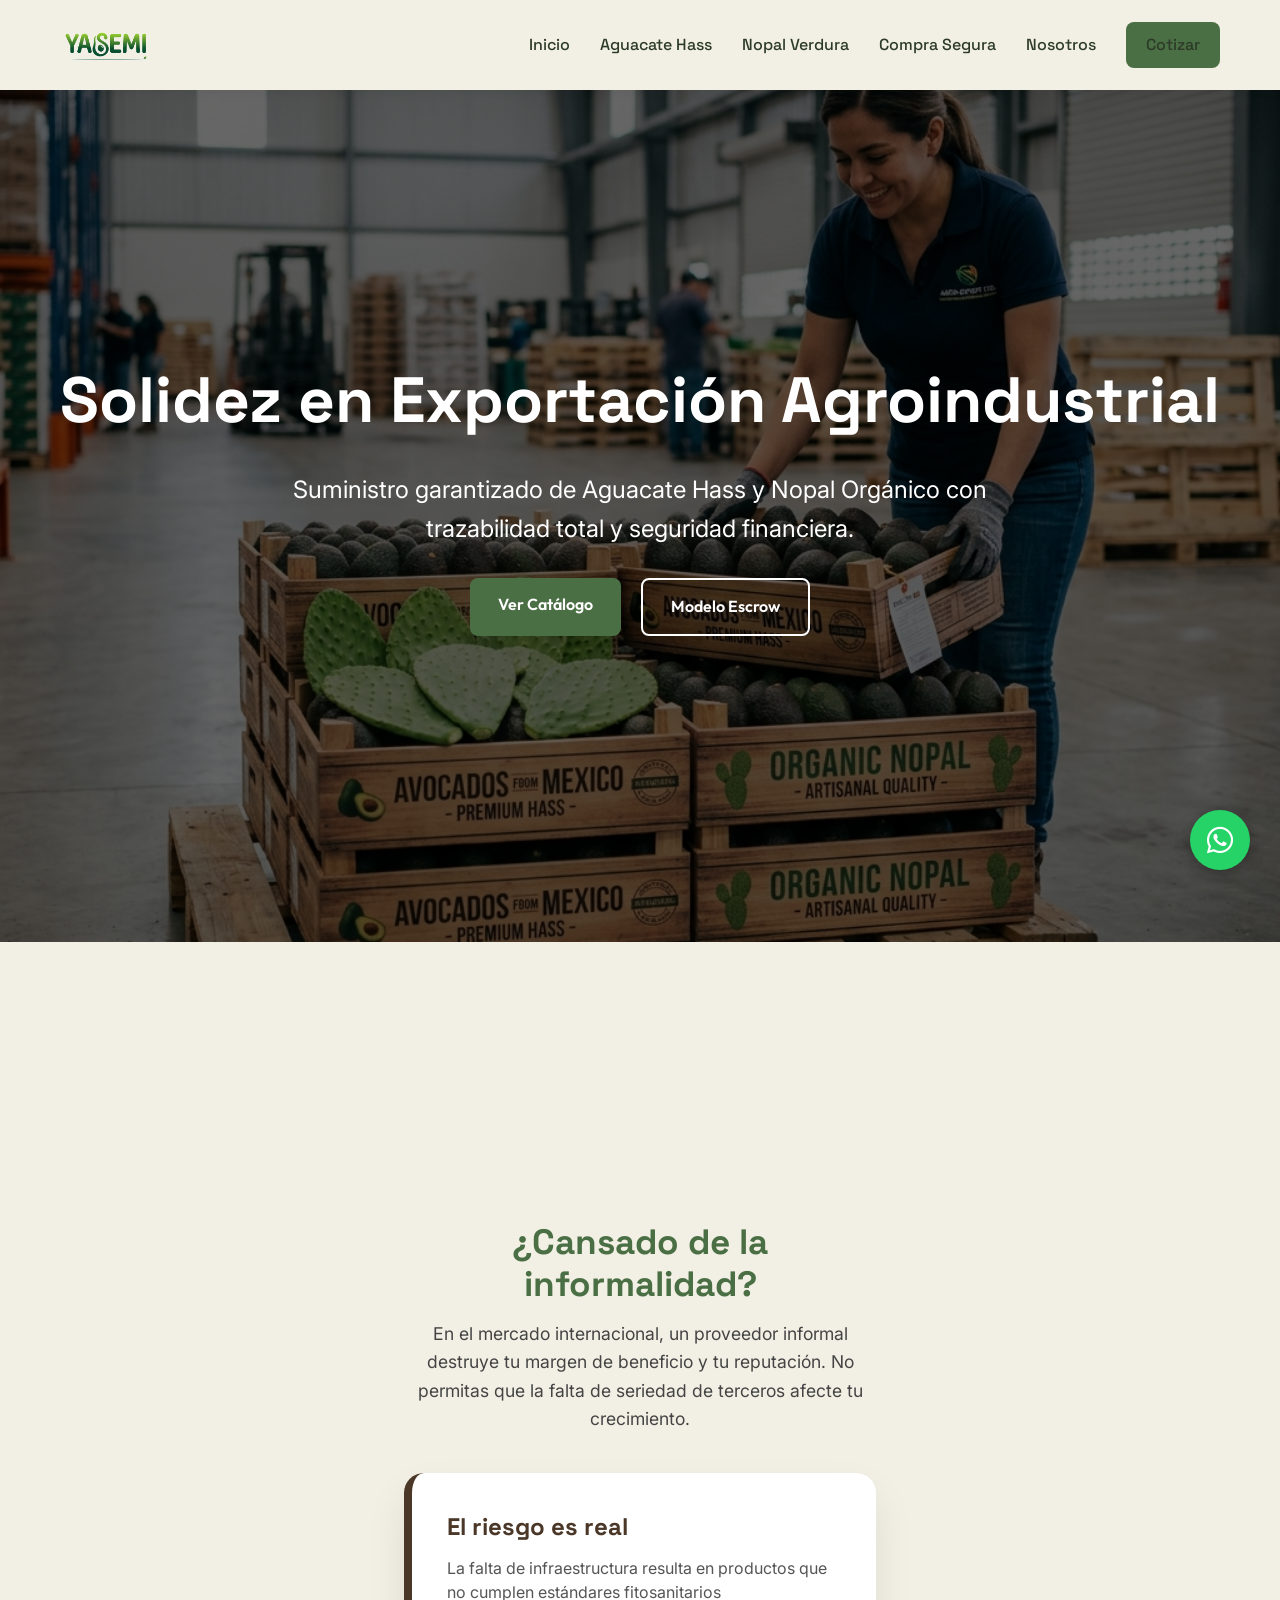
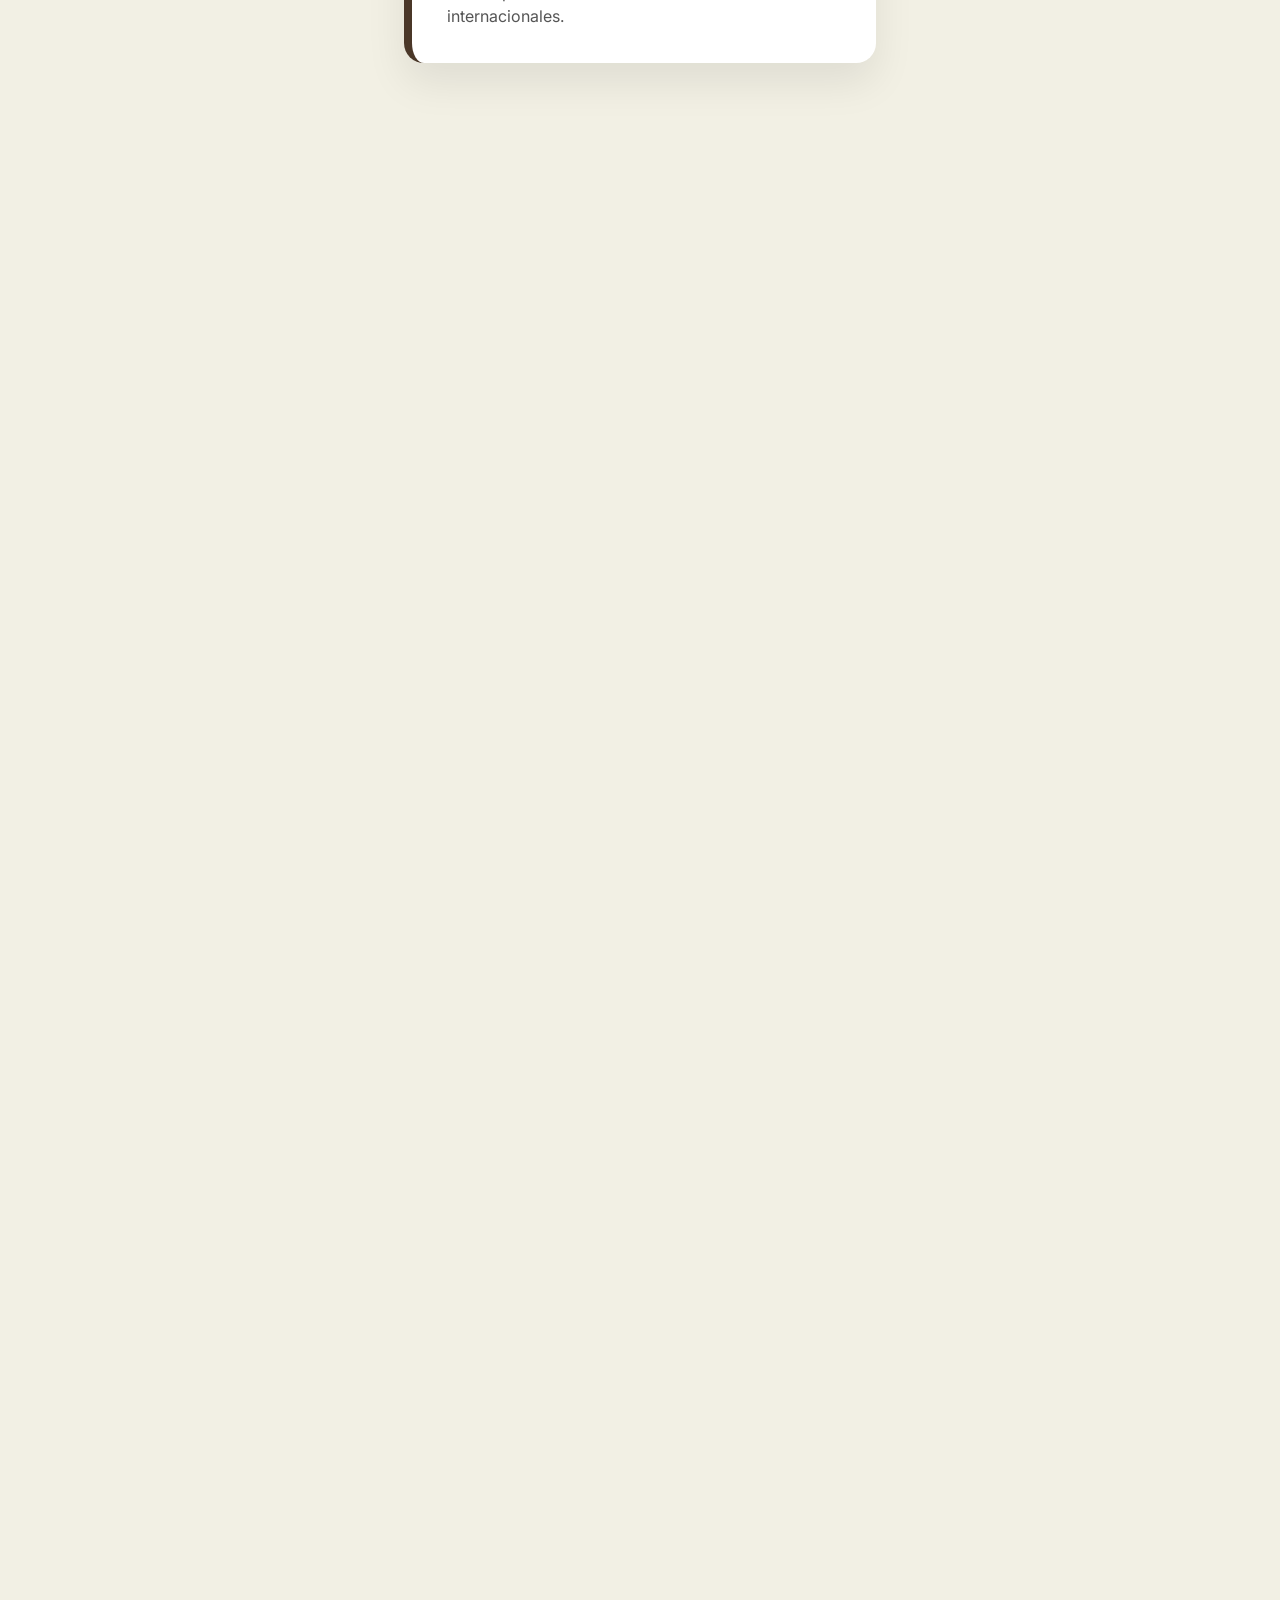
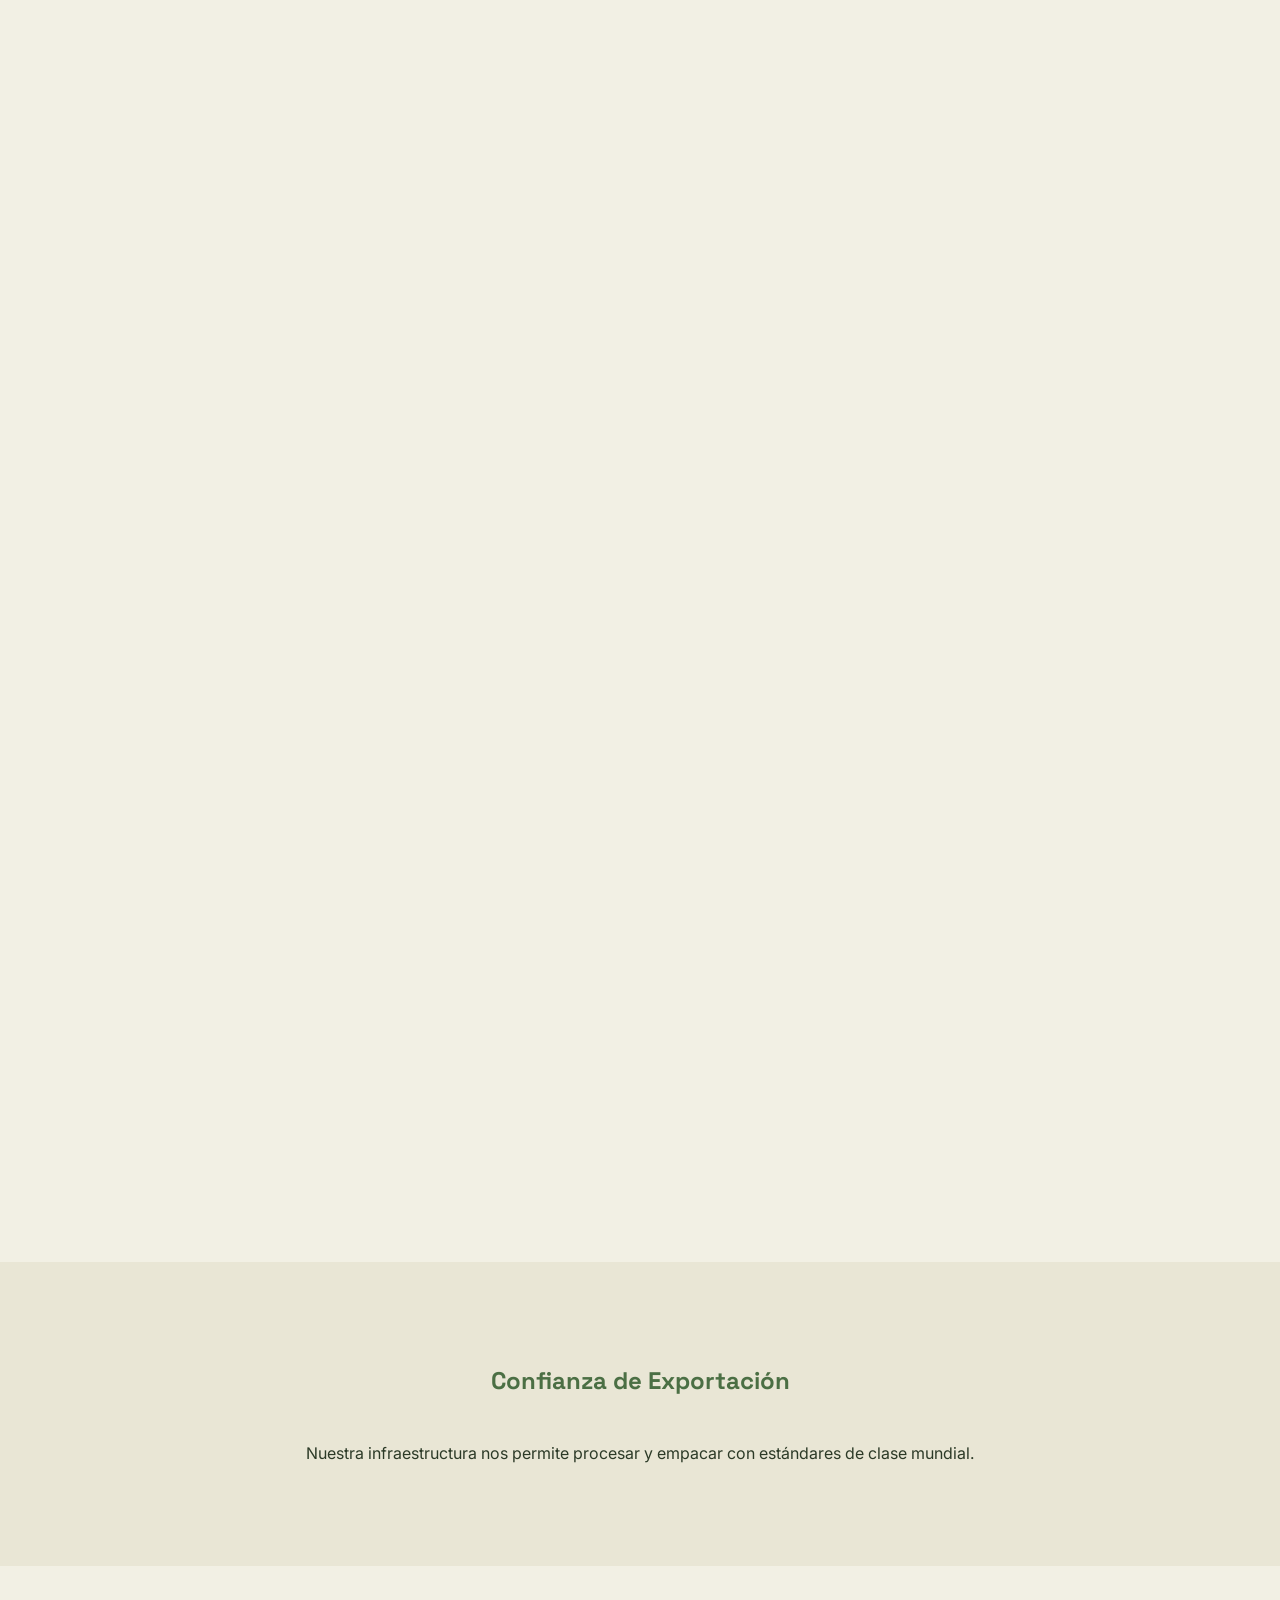
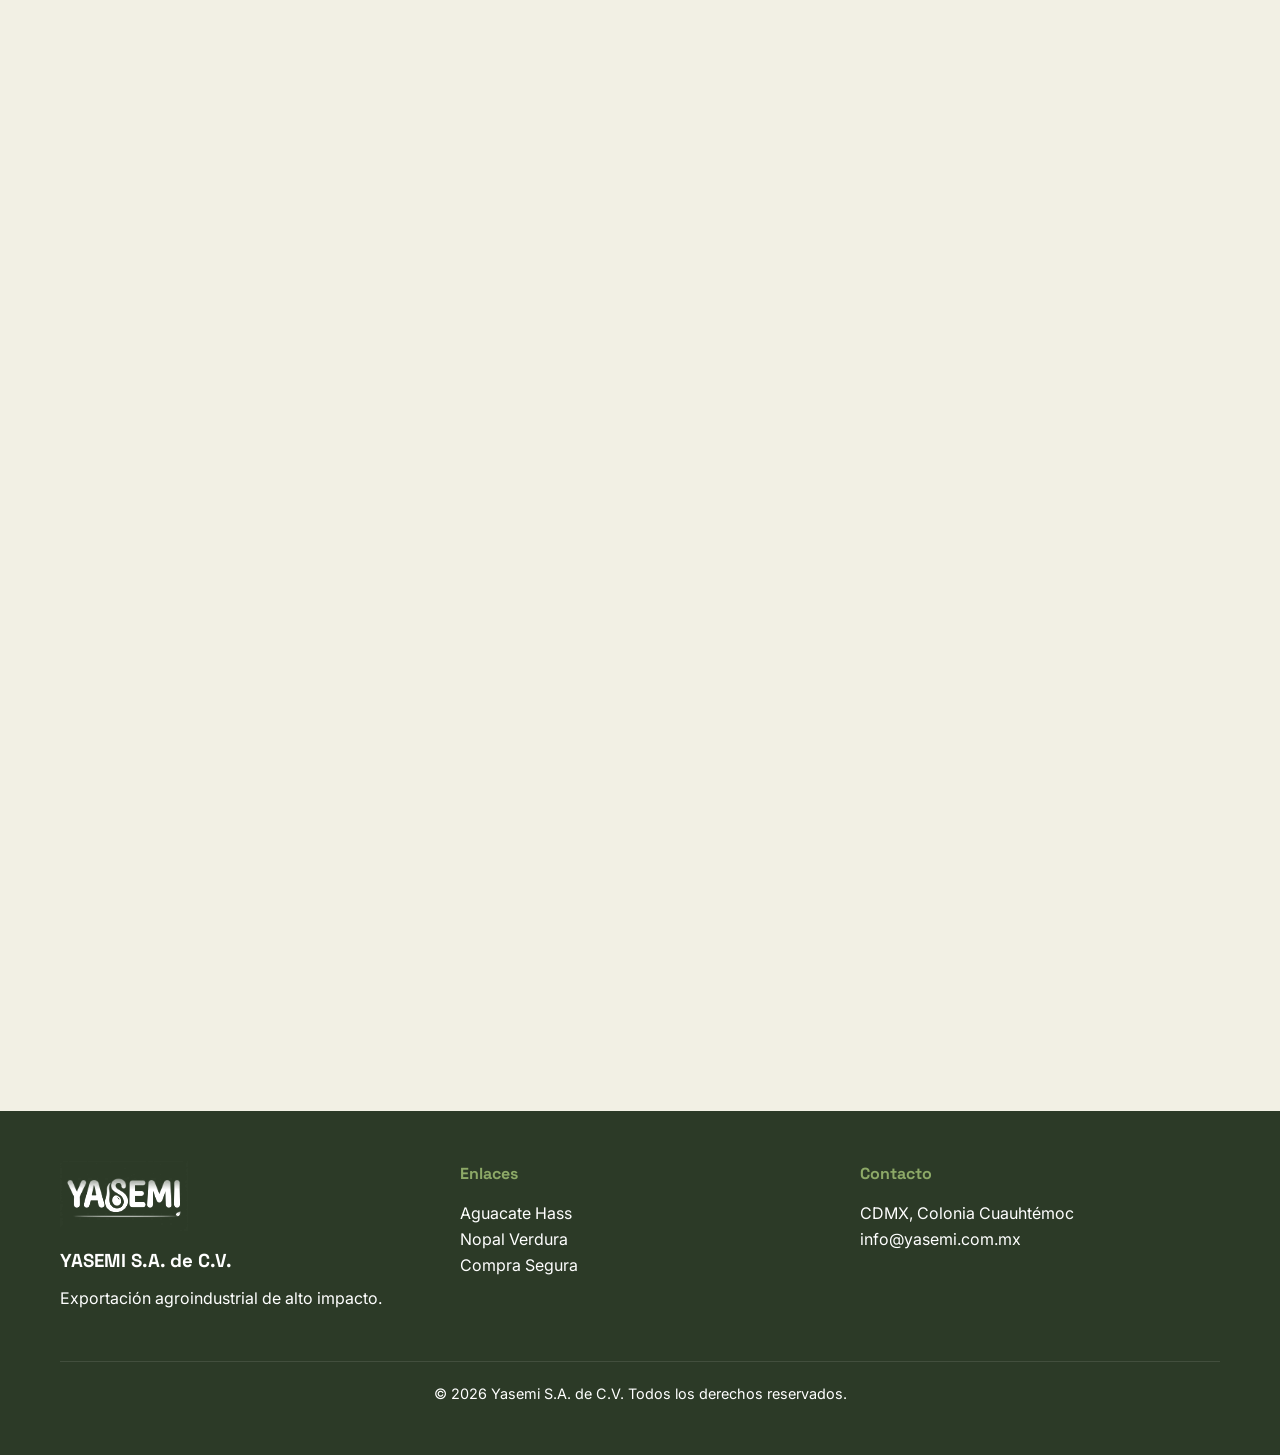
==== index.html @ 723d85fd "Critical Fix: Reverted to solid nav background to fix JPEG logo blending. Fixed invisible mobile men" ====
<!DOCTYPE html>
<html lang="es">
<head>
    <meta charset="UTF-8">
    <meta name="viewport" content="width=device-width, initial-scale=1.0">
    <title>Yasemi S.A. de C.V. | Exportación Premium de Aguacate y Nopal</title>
    <meta name="description" content="Yasemi S.A. de C.V. - Líderes en exportación certificada de Aguacate Hass y Nopal desde Michoacán y Milpa Alta. Suministro garantizado con seguridad Escrow.">
    <link rel="stylesheet" href="style.css">
    <link rel="stylesheet" href="https://cdnjs.cloudflare.com/ajax/libs/font-awesome/6.0.0/css/all.min.css">
</head>
<body>

    <div id="preloader">
        <div class="counter">0%</div>
    </div>

    <div class="scroll-line">
        <div class="scroll-line-fill"></div>
    </div>

    <div class="urgency-widget">

        <i class="fas fa-clock"></i> Capacidad limitada para nuevas cuentas este mes. Suministro sujeto a disponibilidad de cosecha.
    </div>

    <nav id="main-nav">
        <div class="container">
            <a href="index.html" class="logo">
                <img src="iso-logo.jpeg" alt="Yasemi Logo" style="height: 50px;">
            </a>
            
            <button class="menu-toggle">
                <i class="fas fa-bars"></i>
            </button>

            <div class="nav-links">
                <a href="index.html">Inicio</a>
                <a href="aguacate.html">Aguacate Hass</a>
                <a href="nopal.html">Nopal Verdura</a>
                <a href="seguridad.html">Compra Segura</a>
                <a href="nosotros.html">Nosotros</a>
                <a href="nosotros.html#contacto" class="btn btn-primary" style="padding: 10px 20px;">Cotizar</a>
            </div>
        </div>
    </nav>

    <section class="hero" style="background: linear-gradient(rgba(0,0,0,0.6), rgba(0,0,0,0.6)), url('hero-bg.png'); background-size: cover; background-position: center;">
        <div class="container">
            <h1>Solidez en Exportación Agroindustrial</h1>
            <p style="font-size: 1.5rem; margin-bottom: 30px; max-width: 800px; margin-left: auto; margin-right: auto;">
                Suministro garantizado de Aguacate Hass y Nopal Orgánico con trazabilidad total y seguridad financiera.
            </p>
            <div style="display: flex; gap: 20px; justify-content: center;">
                <a href="#solucion" class="btn btn-primary">Ver Catálogo</a>
                <a href="seguridad.html" class="btn btn-outline" style="border-color: white; color: white;">Modelo Escrow</a>
            </div>
        </div>
    </section>

    <!-- NUEVO SISTEMA HORIZONTAL ROBUSTO -->
    <div class="horizontal-scroll-wrapper" id="horizontal-wrapper">
        <div class="horizontal-scroll-sticky">
            <div class="horizontal-scroll-track" id="horizontal-track">
                
                <!-- Módulo 1: Problema -->
                <div class="h-module">
                    <div class="container" style="max-width: 800px; text-align: center;">
                        <div style="margin-bottom: 40px;">
                            <h2 style="color: var(--primary); font-size: 2.2rem; line-height: 1.2; margin-bottom: 15px;">¿Cansado de la informalidad?</h2>
                            <p style="font-size: 1.1rem; color: #444; max-width: 600px; margin: 0 auto;">
                                En el mercado internacional, un proveedor informal destruye tu margen de beneficio y tu reputación. No permitas que la falta de seriedad de terceros afecte tu crecimiento.
                            </p>
                        </div>
                        <div style="background: white; padding: 35px; border-radius: 20px; box-shadow: 0 20px 40px rgba(0,0,0,0.08); border-left: 8px solid var(--accent-brown); text-align: left; max-width: 500px; margin: 0 auto;">
                            <h3 style="color: var(--accent-brown); font-size: 1.5rem; margin-bottom: 10px;">El riesgo es real</h3>
                            <p style="font-size: 1rem; line-height: 1.5; color: #555;">La falta de infraestructura resulta en productos que no cumplen estándares fitosanitarios internacionales.</p>
                        </div>
                    </div>
                </div>

                <!-- Módulo 2: Agitación -->
                <div class="h-module" style="background: var(--primary); color: white;">
                    <div class="container" style="max-width: 900px;">
                        <h2 style="color: white; font-size: 2.2rem; margin-bottom: 40px; text-align: center;">No te la juegues con intermediarios</h2>
                        <div class="responsive-grid">
                            <div style="display: flex; align-items: center; gap: 25px; padding: 25px 30px; background: rgba(255,255,255,0.1); border-radius: 20px; backdrop-filter: blur(10px); border: 1px solid rgba(255,255,255,0.2);">
                                <i class="fas fa-exclamation-triangle" style="font-size: 2rem; color: #ffcc00; flex-shrink: 0; width: 50px; text-align: center;"></i>
                                <div>
                                    <h3 style="color: white; font-size: 1.4rem; margin-bottom: 5px;">Rechazos</h3>
                                    <p style="color: rgba(255,255,255,0.9); margin: 0; font-size: 0.95rem;">Certificaciones mal gestionadas son dinero perdido.</p>
                                </div>
                            </div>
                            <div style="display: flex; align-items: center; gap: 25px; padding: 25px 30px; background: rgba(255,255,255,0.1); border-radius: 20px; backdrop-filter: blur(10px); border: 1px solid rgba(255,255,255,0.2);">
                                <i class="fas fa-clock" style="font-size: 2rem; color: #ffcc00; flex-shrink: 0; width: 50px; text-align: center;"></i>
                                <div>
                                    <h3 style="color: white; font-size: 1.4rem; margin-bottom: 5px;">Retrasos</h3>
                                    <p style="color: rgba(255,255,255,0.9); margin: 0; font-size: 0.95rem;">Cada hora de retraso es un día menos de anaquel.</p>
                                </div>
                            </div>
                            <div style="display: flex; align-items: center; gap: 25px; padding: 25px 30px; background: rgba(255,255,255,0.1); border-radius: 20px; backdrop-filter: blur(10px); border: 1px solid rgba(255,255,255,0.2); grid-column: span 1;">
                                <i class="fas fa-chart-line" style="font-size: 2rem; color: #ffcc00; flex-shrink: 0; width: 50px; text-align: center; transform: rotate(180deg);"></i>
                                <div>
                                    <h3 style="color: white; font-size: 1.4rem; margin-bottom: 5px;">Pérdidas Reales</h3>
                                    <p style="color: rgba(255,255,255,0.9); margin: 0; font-size: 0.95rem;">Los intermediarios sin activos devoran tus ganancias reales en cada paso del proceso logístico.</p>
                                </div>
                            </div>
                        </div>
                    </div>
                </div>

                <!-- Módulo 3: Solución -->
                <div class="h-module">
                    <div class="container" style="max-width: 1000px;">
                        <div style="text-align: center; margin-bottom: 40px;">
                            <h2 style="color: var(--primary); font-size: 2.2rem;">Yasemi: Solución Integral</h2>
                            <p style="margin: 0 auto; font-size: 1.1rem; color: #555;">Controlamos toda la cadena para garantizar frescura absoluta.</p>
                        </div>
                        <div style="display: flex; flex-direction: column; gap: 25px;">
                            <div class="solution-card">
                                <img src="avocado.png" style="width: 250px; object-fit: cover; flex-shrink: 0;">
                                <div style="padding: 25px 40px; display: flex; flex-direction: column; justify-content: center; flex-grow: 1;">
                                    <div style="margin-bottom: 8px;">
                                        <span style="background: var(--bg-cream); padding: 3px 10px; border-radius: 4px; font-size: 0.75rem; font-weight: 700; color: var(--primary); letter-spacing: 1px;">EXPORTACIÓN</span>
                                        <h4 style="font-size: 1.35rem; margin: 4px 0 0 0; color: var(--primary); line-height: 1.1;">Aguacate Hass</h4>
                                    </div>
                                    <p style="font-size: 1rem; color: #555; margin: 0; line-height: 1.4;">Calibres 32-70, empaque personalizado y trazabilidad total desde el huerto.</p>
                                </div>
                            </div>
                            <div class="solution-card">
                                <img src="nopal.png" style="width: 250px; object-fit: cover; flex-shrink: 0;">
                                <div style="padding: 25px 40px; display: flex; flex-direction: column; justify-content: center; flex-grow: 1;">
                                    <div style="margin-bottom: 8px;">
                                        <span style="background: var(--bg-cream); padding: 3px 10px; border-radius: 4px; font-size: 0.75rem; font-weight: 700; color: var(--primary); letter-spacing: 1px;">ORGÁNICO</span>
                                        <h4 style="font-size: 1.35rem; margin: 4px 0 0 0; color: var(--primary); line-height: 1.1;">Nopal Orgánico</h4>
                                    </div>
                                    <p style="font-size: 1rem; color: #555; margin: 0; line-height: 1.4;">Producción sustentable con larga vida post-cosecha y certificaciones vigentes.</p>
                                </div>
                            </div>
                        </div>
                    </div>
                </div>

                <!-- Módulo 4: Promesa -->
                <div class="h-module" style="background: linear-gradient(rgba(75, 111, 68, 0.85), rgba(75, 111, 68, 0.85)), url('hero-bg.png'); background-size: cover; background-position: center; color: white;">
                    <div class="container" style="max-width: 900px;">
                        <h2 style="color: white; font-size: 2.2rem; text-align: center; margin-bottom: 40px;">Nuestra Promesa de Valor</h2>
                        <div style="display: flex; flex-direction: column; gap: 15px;">
                            <div style="display: flex; align-items: center; gap: 30px; padding: 25px 40px; background: rgba(255,255,255,0.1); border-radius: 20px; backdrop-filter: blur(10px); border: 1px solid rgba(255,255,255,0.2);">
                                <i class="fas fa-leaf" style="font-size: 2.5rem; color: #8DA967; flex-shrink: 0; width: 60px; text-align: center;"></i>
                                <h4 class="promesa-title">Sustentabilidad</h4>
                            </div>
                            <div style="display: flex; align-items: center; gap: 30px; padding: 25px 40px; background: rgba(255,255,255,0.1); border-radius: 20px; backdrop-filter: blur(10px); border: 1px solid rgba(255,255,255,0.2);">
                                <i class="fas fa-shield-alt" style="font-size: 2.5rem; color: #8DA967; flex-shrink: 0; width: 60px; text-align: center;"></i>
                                <h4 class="promesa-title">Trazabilidad</h4>
                            </div>
                            <div style="display: flex; align-items: center; gap: 30px; padding: 25px 40px; background: rgba(255,255,255,0.1); border-radius: 20px; backdrop-filter: blur(10px); border: 1px solid rgba(255,255,255,0.2);">
                                <i class="fas fa-handshake" style="font-size: 2.5rem; color: #8DA967; flex-shrink: 0; width: 60px; text-align: center;"></i>
                                <h4 class="promesa-title">Trato Justo</h4>
                            </div>
                        </div>
                    </div>
                </div>

                <!-- Módulo 5: Trigger -->
                <div class="h-module" style="background: linear-gradient(rgba(0,0,0,0.6), rgba(0,0,0,0.6)), url('logistics_bg.png'); background-size: cover; background-position: center; color: white;">
                    <div class="container" style="text-align: center;">
                        <h2 style="color: white; font-size: 2.2rem;">El mercado global no espera</h2>
                        <p style="color: white; margin: 0 auto 40px; font-size: 1.6rem; opacity: 0.9; max-width: 800px;">
                            Tu competencia está cerrando contratos de suministro para la próxima temporada. No te quedes fuera de los anaqueles.
                        </p>
                    </div>
                </div>

                <!-- Módulo 6: Certificaciones -->
                <div class="h-module">
                    <div class="container" style="text-align: center;">
                        <h2 style="color: var(--primary); font-size: 2.2rem; margin-bottom: 60px;">Calidad Avalada Internacionalmente</h2>
                        <div style="display: grid; grid-template-columns: repeat(4, minmax(0, 1fr)); gap: 40px; opacity: 0.8; width: 100%;">
                            <div style="text-align: center;">
                                <i class="fas fa-certificate" style="font-size: 4rem; color: var(--primary); margin-bottom: 20px;"></i>
                                <p style="font-weight: 700; color: var(--primary); font-size: 1.2rem;">GLOBAL G.A.P.</p>
                            </div>
                            <div style="text-align: center;">
                                <i class="fas fa-check-double" style="font-size: 4rem; color: var(--primary); margin-bottom: 20px;"></i>
                                <p style="font-weight: 700; color: var(--primary); font-size: 1.2rem;">PRIMUS GFS</p>
                            </div>
                            <div style="text-align: center;">
                                <i class="fas fa-shield-alt" style="font-size: 4rem; color: var(--primary); margin-bottom: 20px;"></i>
                                <p style="font-weight: 700; color: var(--primary); font-size: 1.2rem;">FDA APPROVED</p>
                            </div>
                            <div style="text-align: center;">
                                <i class="fas fa-leaf" style="font-size: 4rem; color: var(--primary); margin-bottom: 20px;"></i>
                                <p style="font-weight: 700; color: var(--primary); font-size: 1.2rem;">SENASICA</p>
                            </div>
                        </div>
                    </div>
                </div>
            </div>
        </div>
    </div>




    <!-- T: Testimonio/Prueba Social -->
    <section style="background: #e9e6d5; padding: 100px 0;">

        <div class="container" style="text-align: center;">
            <h2 style="margin-bottom: 40px;">Confianza de Exportación</h2>
            <p>Nuestra infraestructura nos permite procesar y empacar con estándares de clase mundial.</p>
        </div>
    </section>

    <!-- O: Oferta -->
    <section id="oferta" class="reveal" style="background: var(--bg-cream);">

        <div class="container">
            <div style="background: var(--accent-brown); color: white; padding: 60px; border-radius: 30px; text-align: center;">
                <h2 style="color: white; font-size: 2.5rem; margin-bottom: 20px;">Capacidad de Suministro Global</h2>
                <p style="font-size: 1.2rem; margin-bottom: 40px;">Hasta 15,000 toneladas mensuales con empaque de marca privada y logística integrada.</p>
                <div style="display: flex; justify-content: center; gap: 20px;">
                    <div style="border: 1px solid rgba(255,255,255,0.3); padding: 20px; border-radius: 10px;">
                    <div style="border: 1px solid rgba(255,255,255,0.3); padding: 15px; border-radius: 10px;">
                        <span style="font-size: 1.8rem; font-weight: 800; display: block;">15k</span>
                        Toneladas / Mes
                    </div>
                    <div style="border: 1px solid rgba(255,255,255,0.3); padding: 15px; border-radius: 10px;">
                        <span style="font-size: 1.8rem; font-weight: 800; display: block;">20+</span>
                        Días de Anaquel
                    </div>
                </div>
            </div>
        </div>
    </section>

    <!-- R: Respuesta -->
    <section id="contacto" class="reveal" style="background: white;">

        <div class="container" style="text-align: center;">
            <h2 style="font-size: 2.5rem; margin-bottom: 20px;">Inicie su Operación de Importación</h2>
            <p style="margin-bottom: 40px;">Nuestro equipo técnico le contactará en menos de 24 horas.</p>
            <a href="nosotros.html#contacto" class="btn btn-primary" style="font-size: 1.2rem; padding: 20px 40px;">Solicitar Cotización de Exportación</a>
        </div>
    </section>

    <footer style="background: var(--text-dark); color: white; padding: 50px 0;">
        <div class="container">
            <div style="display: grid; grid-template-columns: repeat(auto-fit, minmax(200px, 1fr)); gap: 40px;">
                <div>
                    <img src="iso-logo.jpeg" alt="Yasemi Logo">
                    <h3 style="color: white; margin-bottom: 10px;">YASEMI S.A. de C.V.</h3>
                    <p>Exportación agroindustrial de alto impacto.</p>
                </div>
                <div>
                    <h4 style="color: var(--secondary); margin-bottom: 15px;">Enlaces</h4>
                    <ul style="list-style: none;">
                        <li><a href="aguacate.html" style="color: white; text-decoration: none;">Aguacate Hass</a></li>
                        <li><a href="nopal.html" style="color: white; text-decoration: none;">Nopal Verdura</a></li>
                        <li><a href="seguridad.html" style="color: white; text-decoration: none;">Compra Segura</a></li>
                    </ul>
                </div>
                <div>
                    <h4 style="color: var(--secondary); margin-bottom: 15px;">Contacto</h4>
                    <p>CDMX, Colonia Cuauhtémoc</p>
                    <p>info@yasemi.com.mx</p>
                </div>
            </div>
            <div style="border-top: 1px solid rgba(255,255,255,0.1); margin-top: 50px; padding-top: 20px; text-align: center; font-size: 0.9rem;">
                &copy; 2026 Yasemi S.A. de C.V. Todos los derechos reservados.
            </div>
        </div>
    </footer>

    <a href="https://wa.me/yournumber" class="whatsapp-btn" target="_blank">
        <i class="fab fa-whatsapp"></i>
    </a>

    <script src="main.js"></script>
</body>

</html>
---- style.css ----
@import url('https://fonts.googleapis.com/css2?family=Inter:wght@300;400;600;700&family=Outfit:wght@400;600;700&family=Space+Grotesk:wght@300;400;600;700&display=swap');

* {
    margin: 0;
    padding: 0;
    box-sizing: border-box;
}


:root {
    --primary: #4B6F44; /* Verde Aguacate */
    --secondary: #8DA967; /* Verde Nopal */
    --bg-cream: #F2F0E4;
    --text-dark: #2C3A27;
    --text-light: #F2F0E4;
    --accent-brown: #4A3728;
    --white: #FFFFFF;
    --transition: all 0.3s cubic-bezier(0.4, 0, 0.2, 1);
    --shadow: 0 10px 30px rgba(0,0,0,0.08);
    --glass: rgba(255, 255, 255, 0.1);
}

* {
    margin: 0;
    padding: 0;
    box-sizing: border-box;
}

body {
    font-family: 'Inter', sans-serif;
    background-color: var(--bg-cream);
    color: var(--text-dark);
    line-height: 1.6;
    overflow-x: hidden;
}

h1, h2, h3, h4 {
    font-family: 'Space Grotesk', sans-serif; /* High-end geometric font */
    color: var(--primary);
    font-weight: 700;
}


/* Reusable Components */
.container {
    max-width: 1200px;
    margin: 0 auto;
    padding: 0 20px;
}

.btn {
    display: inline-block;
    padding: 14px 28px;
    border-radius: 8px;
    text-decoration: none;
    font-weight: 600;
    transition: var(--transition);
    cursor: pointer;
    border: none;
    font-family: 'Outfit', sans-serif;
}

.btn-primary {
    background-color: var(--primary);
    color: var(--white);
}

.btn-primary:hover {
    background-color: var(--accent-brown);
    transform: translateY(-2px);
    box-shadow: 0 5px 15px rgba(0,0,0,0.2);
}

.btn-outline {
    border: 2px solid var(--primary);
    color: var(--primary);
}

.btn-outline:hover {
    background-color: var(--primary);
    color: var(--white);
}

/* Navigation */
nav {
    position: fixed;
    top: 0;
    width: 100%;
    padding: 20px 0;
    z-index: 2000;
    transition: var(--transition);
    background: #F2F0E4; /* Solid background for better blend mode support */
    box-shadow: 0 2px 10px rgba(0,0,0,0.05);
}

nav.scrolled {
    padding: 10px 0;
    box-shadow: var(--shadow);
}

nav .container {
    display: flex;
    justify-content: space-between;
    align-items: center;
}

.logo {
    display: flex;
    align-items: center;
    mix-blend-mode: darken; /* Oculta el fondo blanco del JPEG sobre el fondo crema */
    transition: var(--transition);
}

.logo img {
    height: 50px;
    transition: var(--transition);
}

.nav-links {
    display: flex;
    gap: 30px;
    align-items: center;
}

.nav-links a {
    text-decoration: none;
    color: var(--text-dark);
    font-weight: 500;
    transition: var(--transition);
    font-family: 'Space Grotesk', sans-serif;
}

.nav-links a:hover {
    color: var(--primary);
}

/* Menu Toggle Button */
.menu-toggle {
    display: none;
    background: none;
    border: none;
    color: var(--text-dark);
    font-size: 1.5rem;
    cursor: pointer;
    z-index: 1001;
    transition: var(--transition);
}

@media (max-width: 768px) {
    .menu-toggle {
        display: block;
        z-index: 10001; /* Asegurar que el botón esté arriba del panel */
    }

    .nav-links {
        position: fixed;
        top: 0;
        right: -100%;
        width: 80%;
        height: 100vh;
        background: white;
        flex-direction: column;
        justify-content: center; /* Volver a centrar para mejor equilibrio visual */
        gap: 25px; /* Gap más compacto */
        transition: var(--transition);
        box-shadow: -10px 0 30px rgba(0,0,0,0.1);
        z-index: 10000; /* Encima de todo */
        display: flex !important; /* Asegurar visibilidad cuando se activa */
    }

    .nav-links.active {
        right: 0;
    }
}


/* Floating WhatsApp */
.whatsapp-btn {
    position: fixed;
    bottom: 30px;
    right: 30px;
    width: 60px;
    height: 60px;
    background-color: #25D366;
    border-radius: 50%;
    display: flex;
    justify-content: center;
    align-items: center;
    color: white;
    font-size: 30px;
    box-shadow: 0 4px 15px rgba(0,0,0,0.3);
    z-index: 1000;
    transition: var(--transition);
    text-decoration: none;
}

.whatsapp-btn:hover {
    transform: scale(1.1);
}

/* Sections */
section {
    padding: 100px 0;
}

.hero {
    height: 100vh;
    display: flex;
    align-items: center;
    background: linear-gradient(rgba(0,0,0,0.4), rgba(0,0,0,0.4)), url('hero-bg.jpg');
    background-size: cover;
    background-position: center;
    color: var(--white);
    text-align: center;
}

.hero h1 {
    color: var(--white);
    font-size: 4rem;
    margin-bottom: 20px;
}

footer img {
    height: 70px;
    margin-bottom: 15px;
    filter: invert(1) grayscale(1) brightness(2); /* White background -> Black; Logo -> White */
    mix-blend-mode: screen; /* Black background -> Transparent */
    display: block;
}



/* Reveal Animations */
.reveal {
    opacity: 0;
    transform: translateY(40px);
    transition: all 0.8s cubic-bezier(0.25, 0.46, 0.45, 0.94);
    visibility: hidden;
}

@media (max-width: 768px) {
    .reveal {
        transform: translateY(20px); /* Subtle movement on mobile */
    }
}


.reveal.active {
    opacity: 1;
    transform: translateY(0);
    visibility: visible;
}

/* Preloader */
#preloader {
    position: fixed;
    top: 0;
    left: 0;
    width: 100%;
    height: 100%;
    background: var(--primary);
    display: flex;
    flex-direction: column;
    justify-content: center;
    align-items: center;
    z-index: 9999;
    color: var(--white);
    transition: transform 0.8s cubic-bezier(0.86, 0, 0.07, 1);
}

#preloader .counter {
    font-family: 'Space Grotesk', sans-serif;
    font-size: 6rem;
    font-weight: 800;
}

#preloader.loaded {
    transform: translateY(-100%);
}

/* Progress Line - Fixed Top */
.scroll-line {
    position: fixed;
    top: 0;
    left: 0;
    width: 100%;
    height: 4px;
    background: rgba(75, 111, 68, 0.1);
    z-index: 2000;
}

.scroll-line-fill {
    height: 100%;
    width: 0%;
    background: var(--secondary);
    transition: width 0.1s linear;
}

/* Horizontal Scroll System (Desktop Only) - ROBUST DYNAMIC VERSION */
@media (min-width: 1024px) {
    /* El alto de este wrapper será seteado dinámicamente por JS */
    .horizontal-scroll-wrapper {
        position: relative;
        width: 100%;
    }

    .horizontal-scroll-sticky {
        position: sticky;
        top: 0;
        height: 100vh;
        width: 100vw;
        overflow: hidden;
        background: var(--bg-cream);
    }

    .horizontal-scroll-track {
        display: flex;
        height: 100%;
        width: max-content; /* Se adapta automáticamente al número de hijos */
        will-change: transform;
    }

    .h-module {
        width: 100vw;
        height: 100vh;
        flex-shrink: 0;
        display: flex;
        flex-direction: column;
        justify-content: center;
        /* Padding superior para que no choque con el header */
        padding: 100px 5% 0 5%;
    }
}

/* Responsive Helpers for Modules */
.responsive-grid {
    display: grid;
    grid-template-columns: 1fr 1fr;
    gap: 20px;
}

.solution-card {
    background: white;
    border-radius: 25px;
    overflow: hidden;
    box-shadow: var(--shadow);
    display: flex;
    align-items: stretch;
    height: 180px;
    border: 1px solid #eee;
}

.promesa-title {
    font-size: 1.8rem;
    color: white;
    margin: 0;
}

@media (max-width: 1023px) {
    .responsive-grid {
        grid-template-columns: 1fr !important;
    }
    
    .solution-card {
        flex-direction: column !important;
        height: auto !important;
    }
    
    .solution-card img {
        width: 100% !important;
        height: 200px !important;
    }

    .promesa-title {
        font-size: 1.5rem !important; /* Aproximadamente 10-15% menos */
    }
}

/* Fallback for Mobile (Vertical) */
@media (max-width: 1023px) {
    .horizontal-scroll-wrapper {
        height: auto !important;
    }
    .horizontal-scroll-sticky {
        position: relative !important;
        height: auto !important;
        overflow: visible !important;
        display: block !important;
    }
    .horizontal-scroll-track {
        flex-direction: column !important;
        width: 100% !important;
        transform: none !important;
    }
    .h-module {
        width: 100% !important;
        height: auto !important;
        padding: 120px 20px 60px 20px !important;
    }
}

/* Contrast Fix for Dark Sections */
section[style*="background: var(--primary)"] h2,
section[style*="background: var(--primary)"] h3,
section[style*="background: var(--text-dark)"] h2,
section[style*="background: var(--text-dark)"] h3,
section[style*="background: var(--accent-brown)"] h1,
section[style*="background: var(--accent-brown)"] h2,
section[style*="background: var(--accent-brown)"] h3 {
    color: var(--white) !important;
}






/* Urgency Widget */
.urgency-widget {
    background: var(--accent-brown);
    color: var(--white);
    padding: 10px;
    text-align: center;
    font-weight: 600;
    font-size: 14px;
}

/* Responsive */
@media (max-width: 768px) {
    .nav-links {
        display: none;
    }
    .hero h1 {
        font-size: 2.5rem;
    }
}
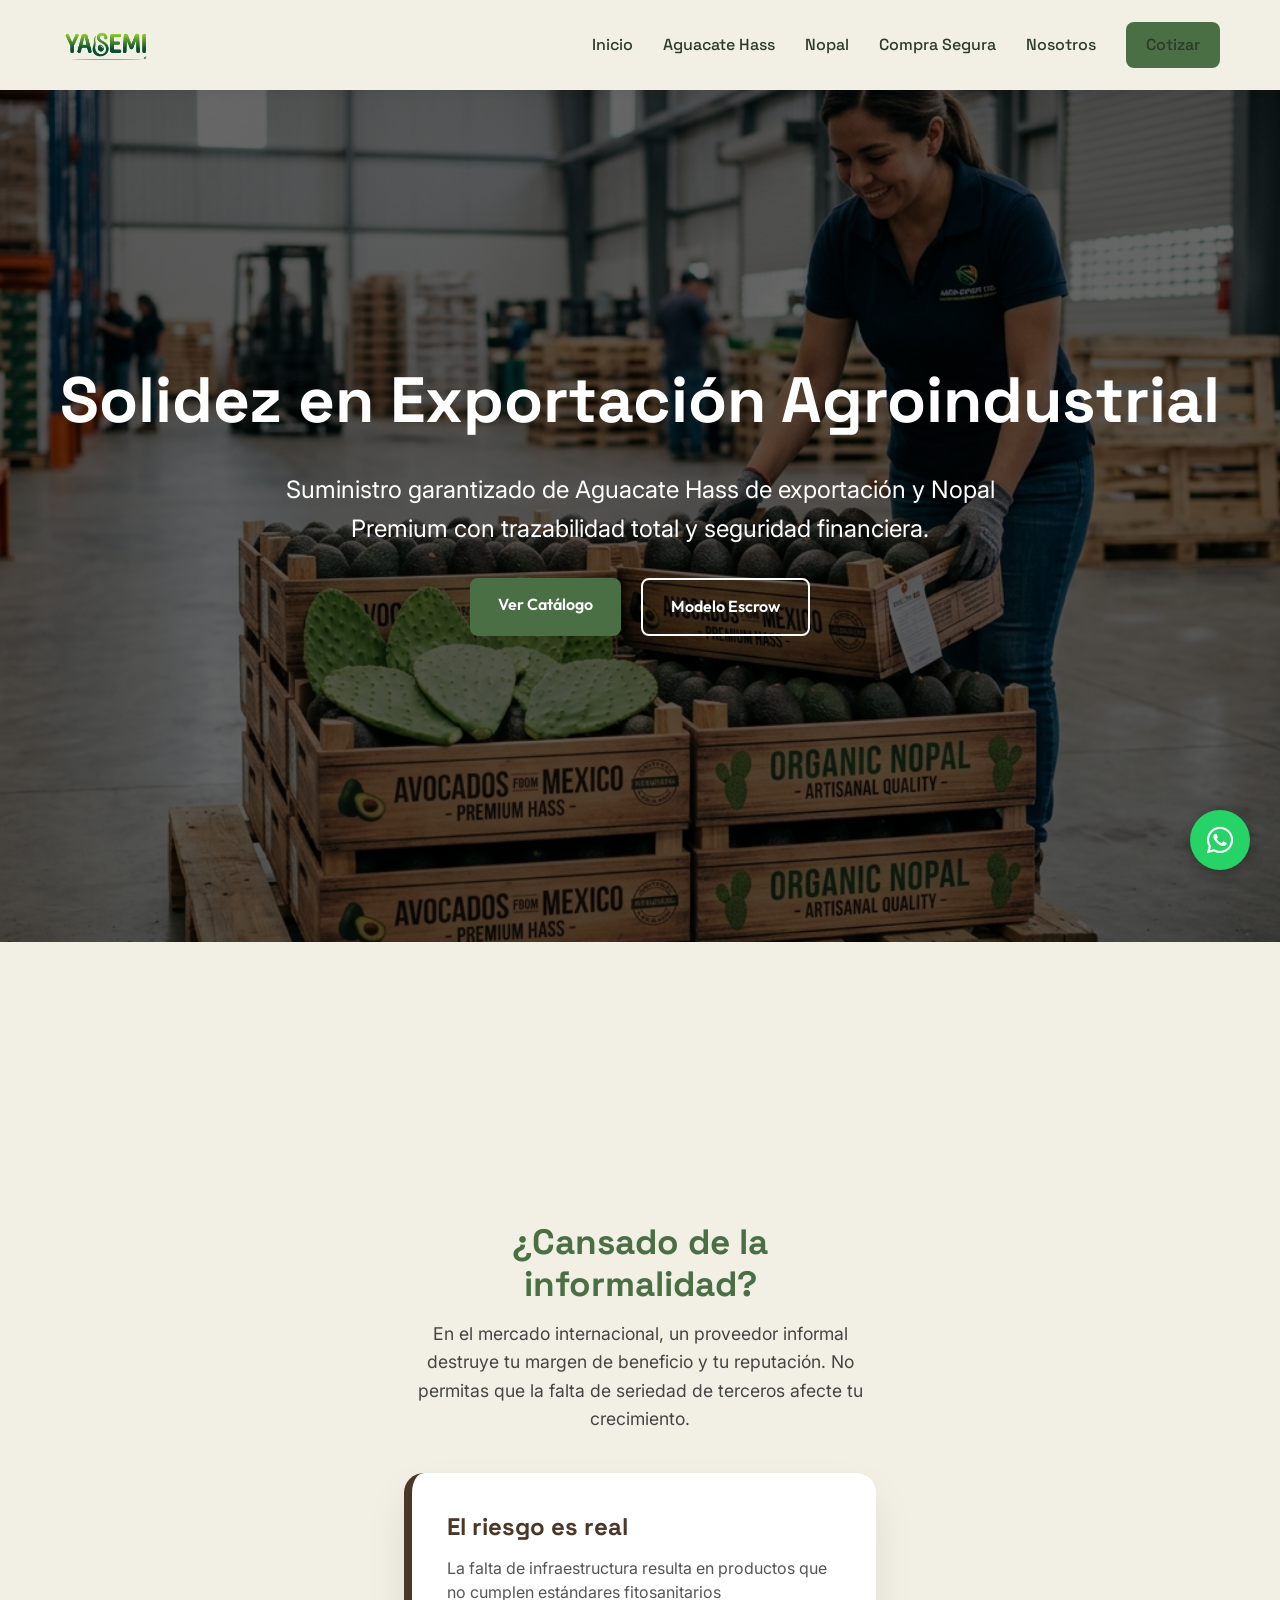
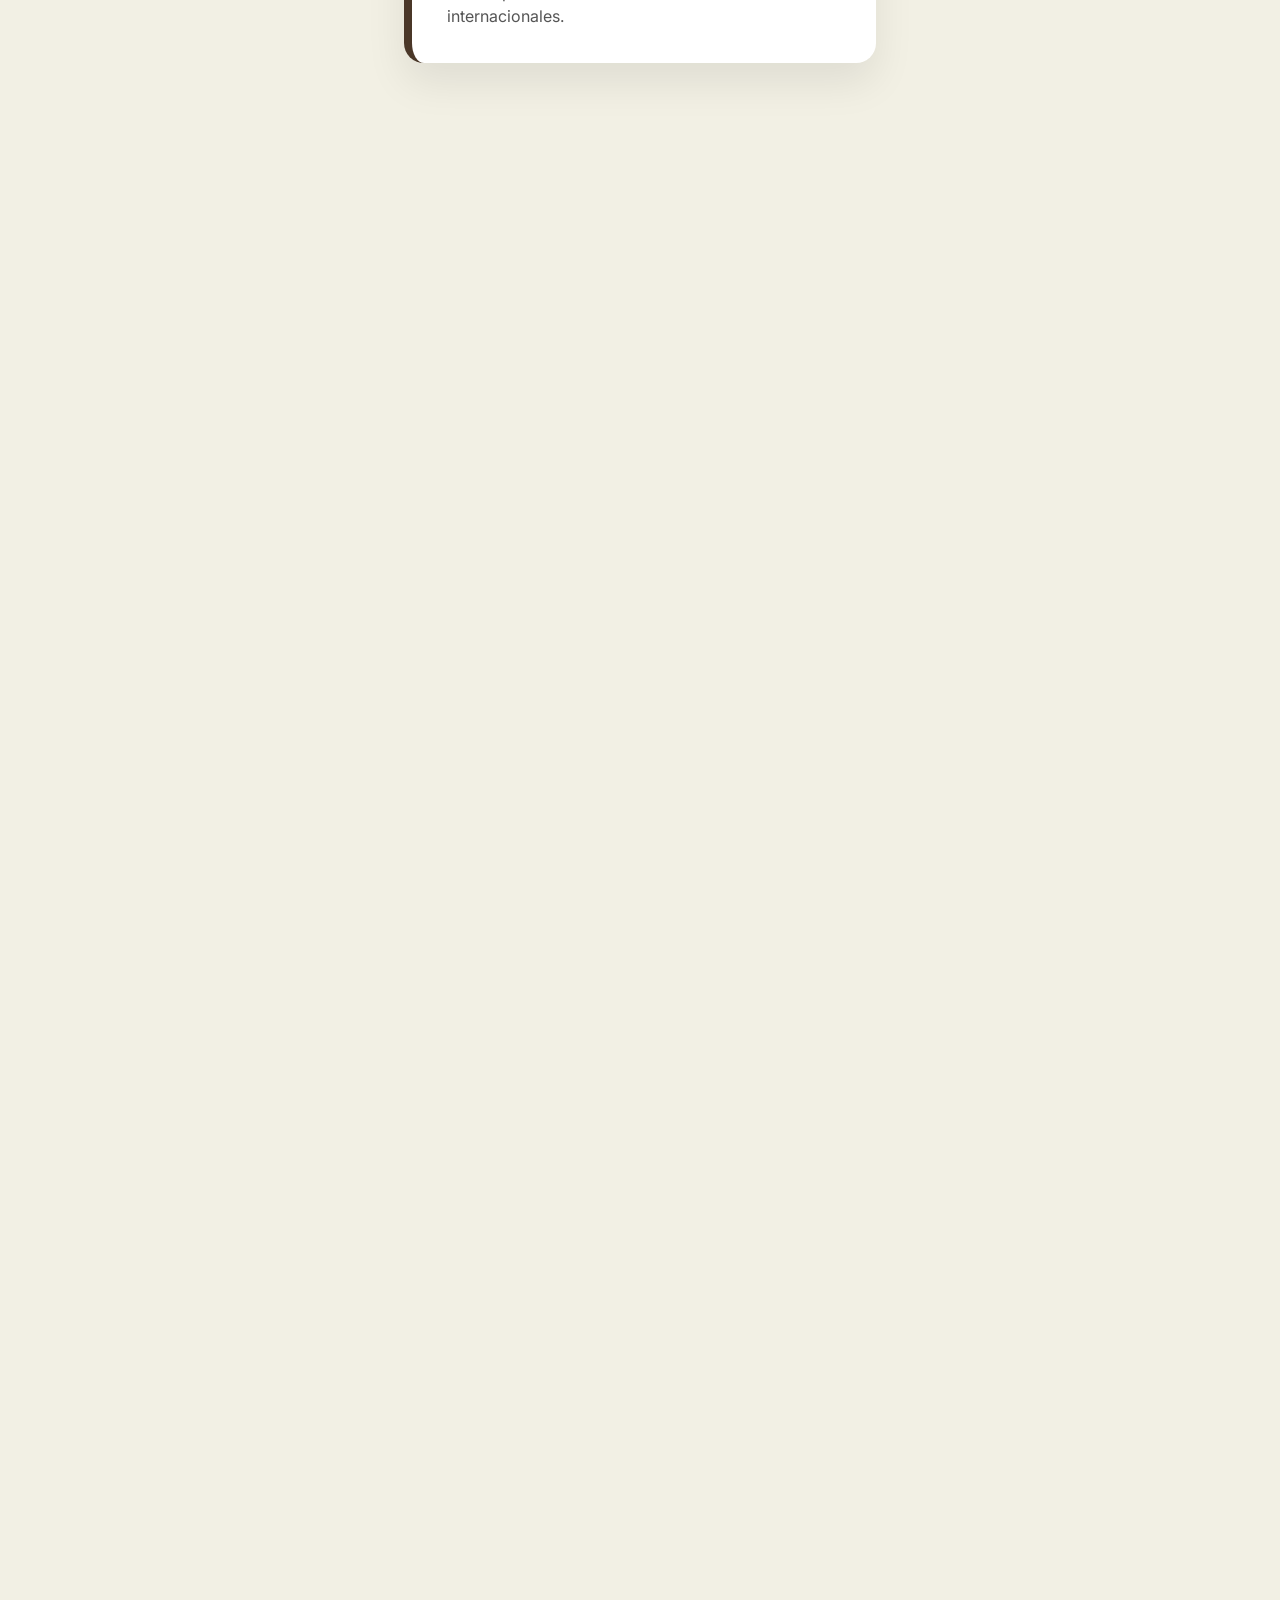
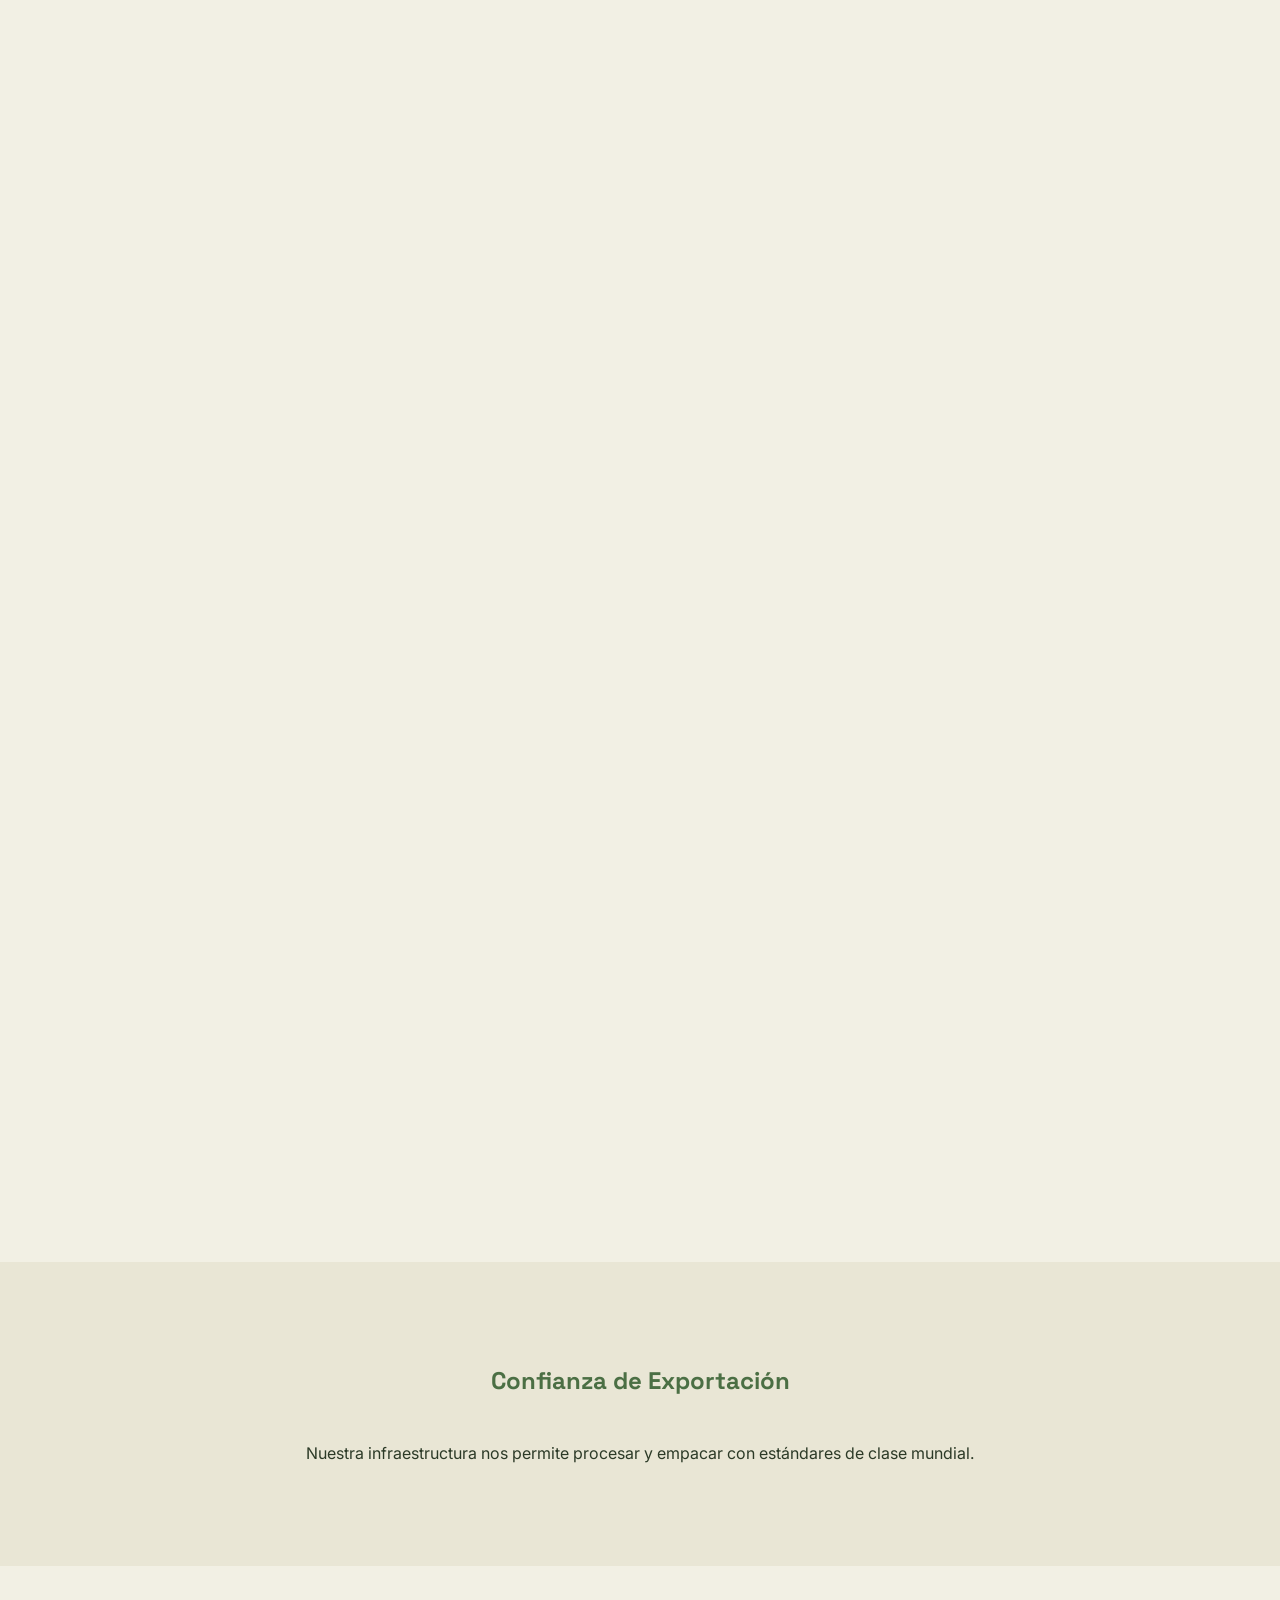
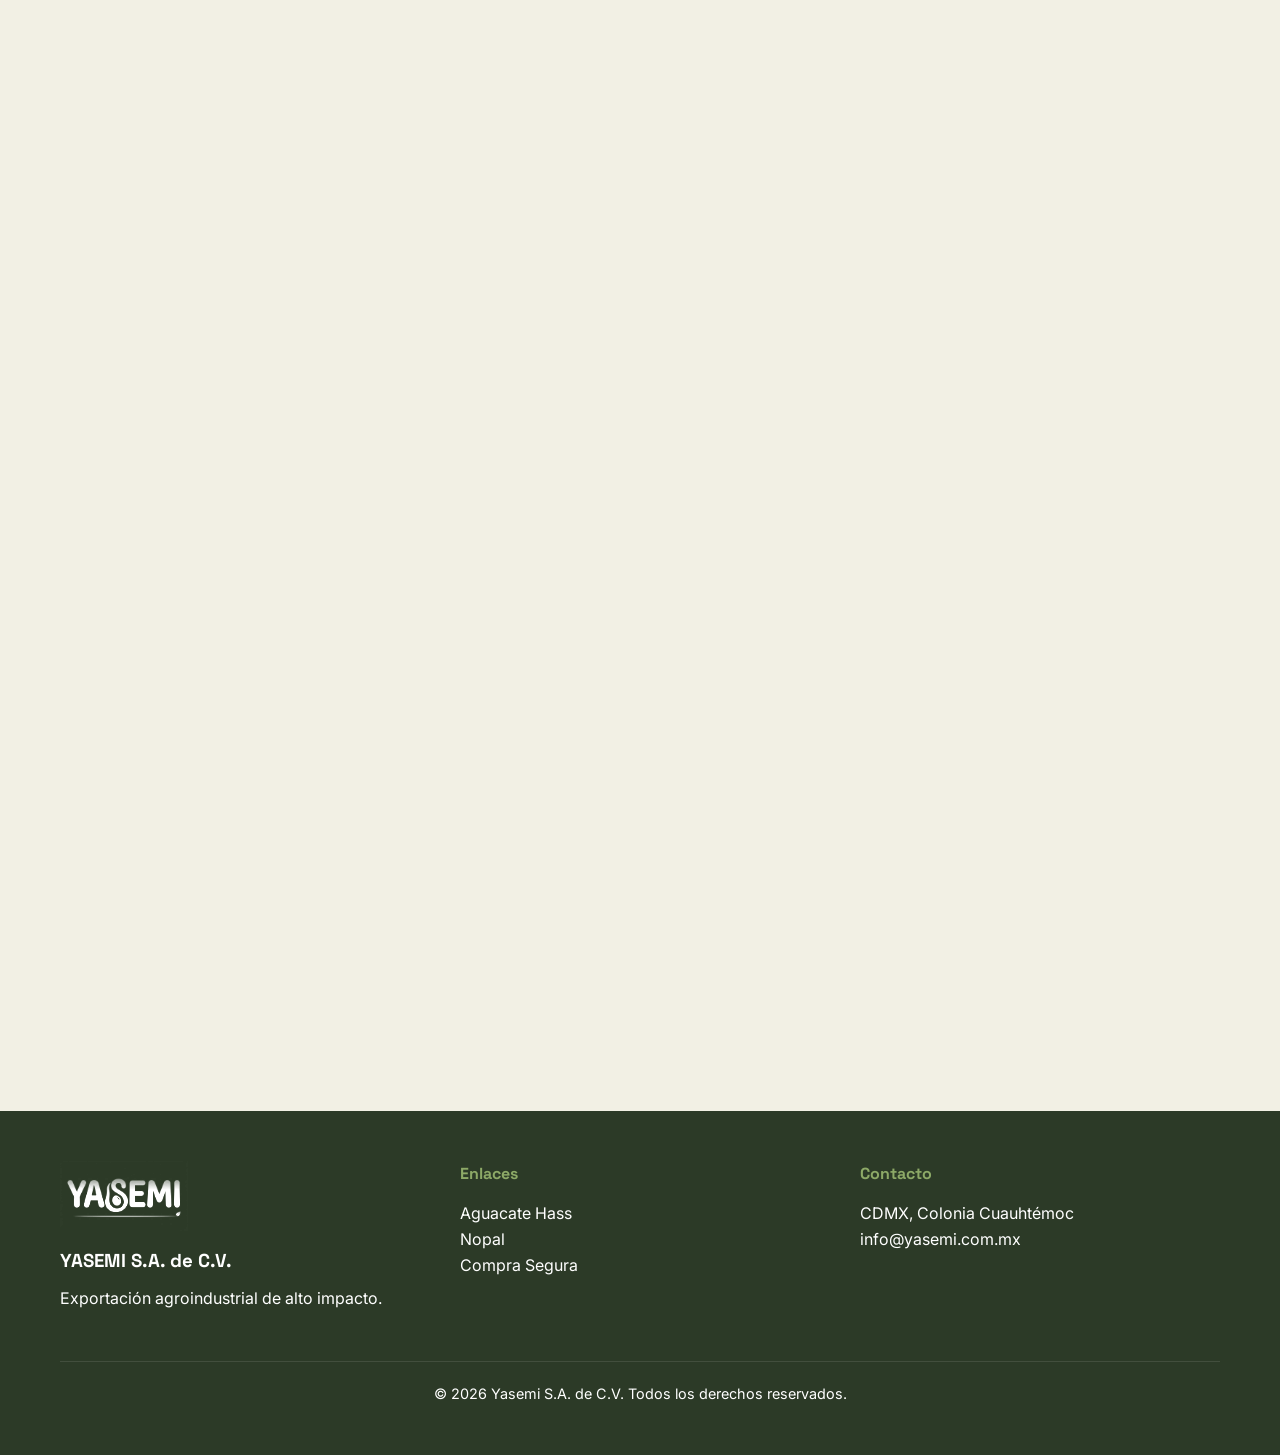
==== commit 6f1e4486: "Refactor: Unified product name to Nopal, focused Nopal on National market & natural farming, added B" ====
--- a/index.html
+++ b/index.html
@@ -36,7 +36,7 @@
             <div class="nav-links">
                 <a href="index.html">Inicio</a>
                 <a href="aguacate.html">Aguacate Hass</a>
-                <a href="nopal.html">Nopal Verdura</a>
+                <a href="nopal.html">Nopal</a>
                 <a href="seguridad.html">Compra Segura</a>
                 <a href="nosotros.html">Nosotros</a>
                 <a href="nosotros.html#contacto" class="btn btn-primary" style="padding: 10px 20px;">Cotizar</a>
@@ -48,7 +48,7 @@
         <div class="container">
             <h1>Solidez en Exportación Agroindustrial</h1>
             <p style="font-size: 1.5rem; margin-bottom: 30px; max-width: 800px; margin-left: auto; margin-right: auto;">
-                Suministro garantizado de Aguacate Hass y Nopal Orgánico con trazabilidad total y seguridad financiera.
+                Suministro garantizado de Aguacate Hass de exportación y Nopal Premium con trazabilidad total y seguridad financiera.
             </p>
             <div style="display: flex; gap: 20px; justify-content: center;">
                 <a href="#solucion" class="btn btn-primary">Ver Catálogo</a>
@@ -97,7 +97,7 @@
                                     <p style="color: rgba(255,255,255,0.9); margin: 0; font-size: 0.95rem;">Cada hora de retraso es un día menos de anaquel.</p>
                                 </div>
                             </div>
-                            <div style="display: flex; align-items: center; gap: 25px; padding: 25px 30px; background: rgba(255,255,255,0.1); border-radius: 20px; backdrop-filter: blur(10px); border: 1px solid rgba(255,255,255,0.2); grid-column: span 1;">
+                            <div style="display: flex; align-items: center; gap: 25px; padding: 25px 30px; background: rgba(255,255,255,0.1); border-radius: 20px; backdrop-filter: blur(10px); border: 1px solid rgba(255,255,255,0.2); grid-column: 1 / -1;">
                                 <i class="fas fa-chart-line" style="font-size: 2rem; color: #ffcc00; flex-shrink: 0; width: 50px; text-align: center; transform: rotate(180deg);"></i>
                                 <div>
                                     <h3 style="color: white; font-size: 1.4rem; margin-bottom: 5px;">Pérdidas Reales</h3>
@@ -130,10 +130,10 @@
                                 <img src="nopal.png" style="width: 250px; object-fit: cover; flex-shrink: 0;">
                                 <div style="padding: 25px 40px; display: flex; flex-direction: column; justify-content: center; flex-grow: 1;">
                                     <div style="margin-bottom: 8px;">
-                                        <span style="background: var(--bg-cream); padding: 3px 10px; border-radius: 4px; font-size: 0.75rem; font-weight: 700; color: var(--primary); letter-spacing: 1px;">ORGÁNICO</span>
-                                        <h4 style="font-size: 1.35rem; margin: 4px 0 0 0; color: var(--primary); line-height: 1.1;">Nopal Orgánico</h4>
+                                        <span style="background: var(--bg-cream); padding: 3px 10px; border-radius: 4px; font-size: 0.75rem; font-weight: 700; color: var(--primary); letter-spacing: 1px;">100% NATURAL</span>
+                                        <h4 style="font-size: 1.35rem; margin: 4px 0 0 0; color: var(--primary); line-height: 1.1;">Nopal de Milpa Alta</h4>
                                     </div>
-                                    <p style="font-size: 1rem; color: #555; margin: 0; line-height: 1.4;">Producción sustentable con larga vida post-cosecha y certificaciones vigentes.</p>
+                                    <p style="font-size: 1rem; color: #555; margin: 0; line-height: 1.4;">Producción sustentable nacional, cultivo libre de pesticidas con excelente vida post-cosecha.</p>
                                 </div>
                             </div>
                         </div>
@@ -255,7 +255,7 @@
                     <h4 style="color: var(--secondary); margin-bottom: 15px;">Enlaces</h4>
                     <ul style="list-style: none;">
                         <li><a href="aguacate.html" style="color: white; text-decoration: none;">Aguacate Hass</a></li>
-                        <li><a href="nopal.html" style="color: white; text-decoration: none;">Nopal Verdura</a></li>
+                        <li><a href="nopal.html" style="color: white; text-decoration: none;">Nopal</a></li>
                         <li><a href="seguridad.html" style="color: white; text-decoration: none;">Compra Segura</a></li>
                     </ul>
                 </div>
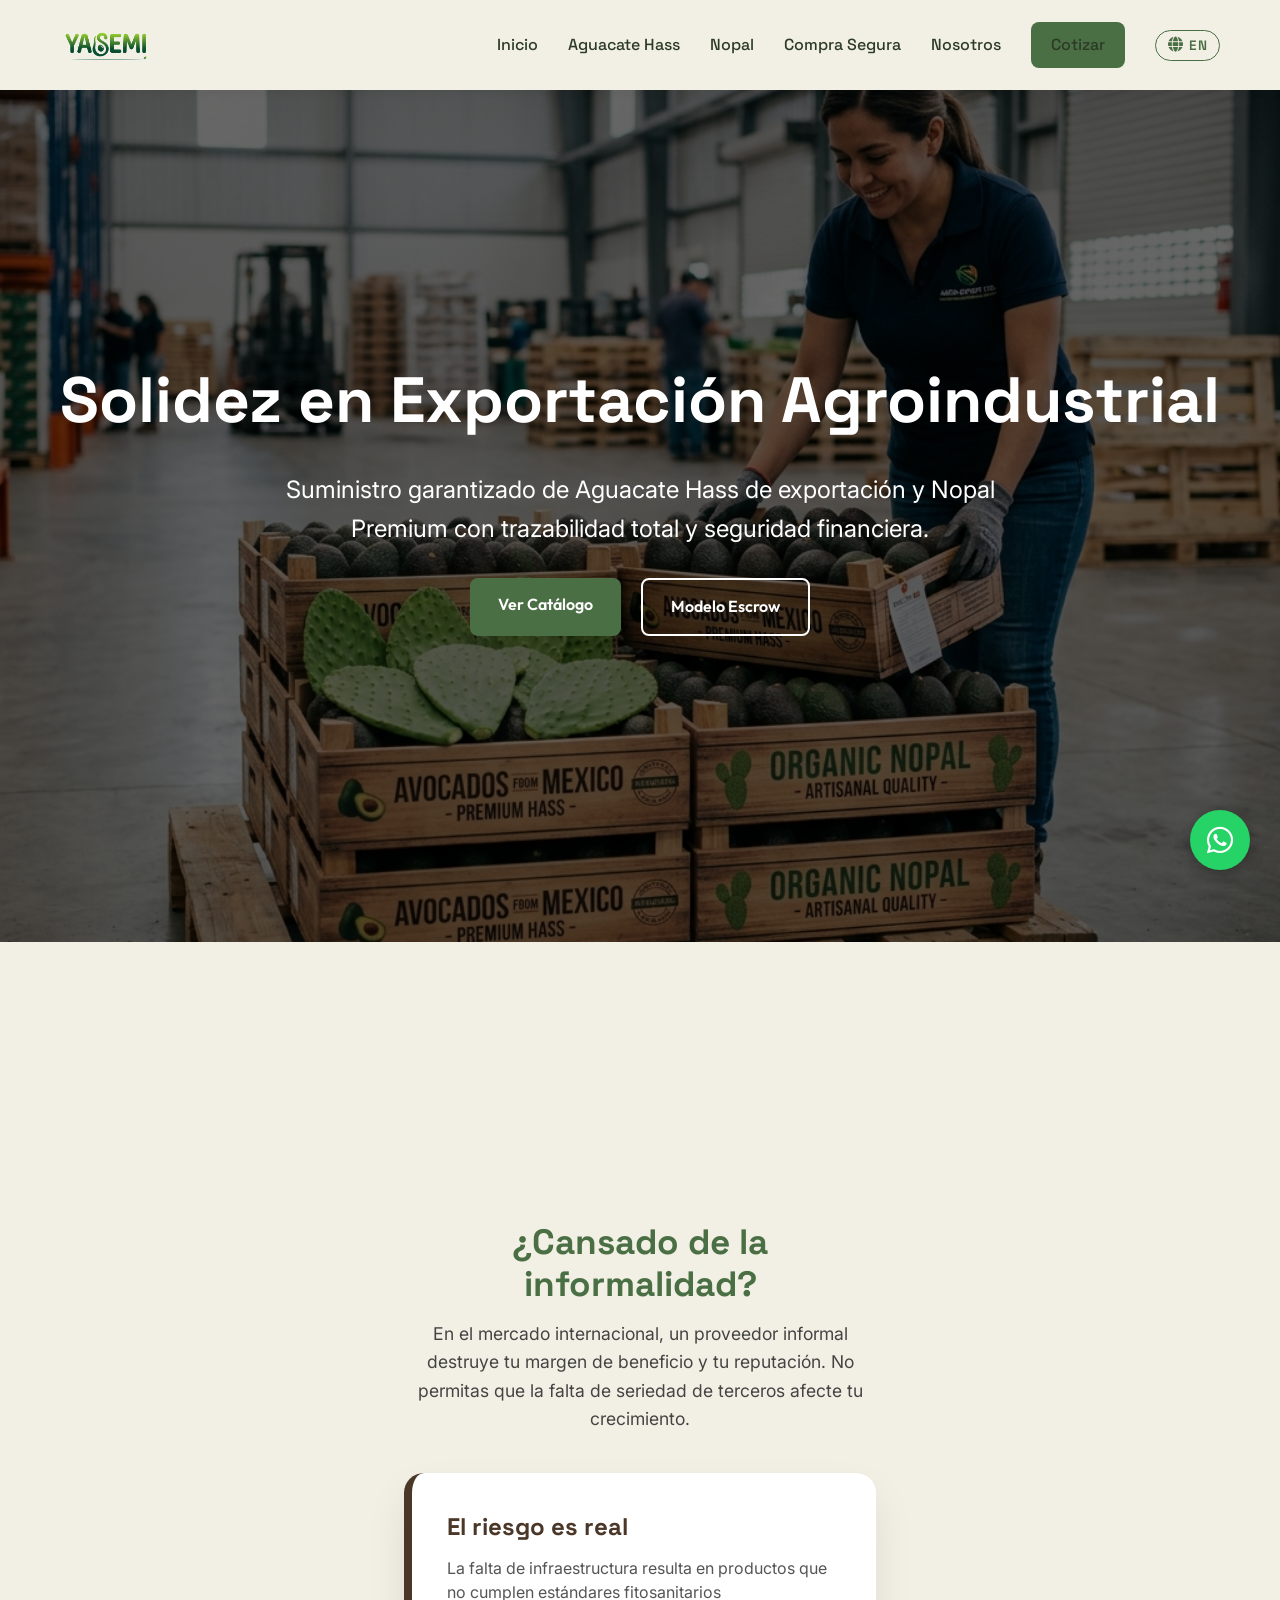
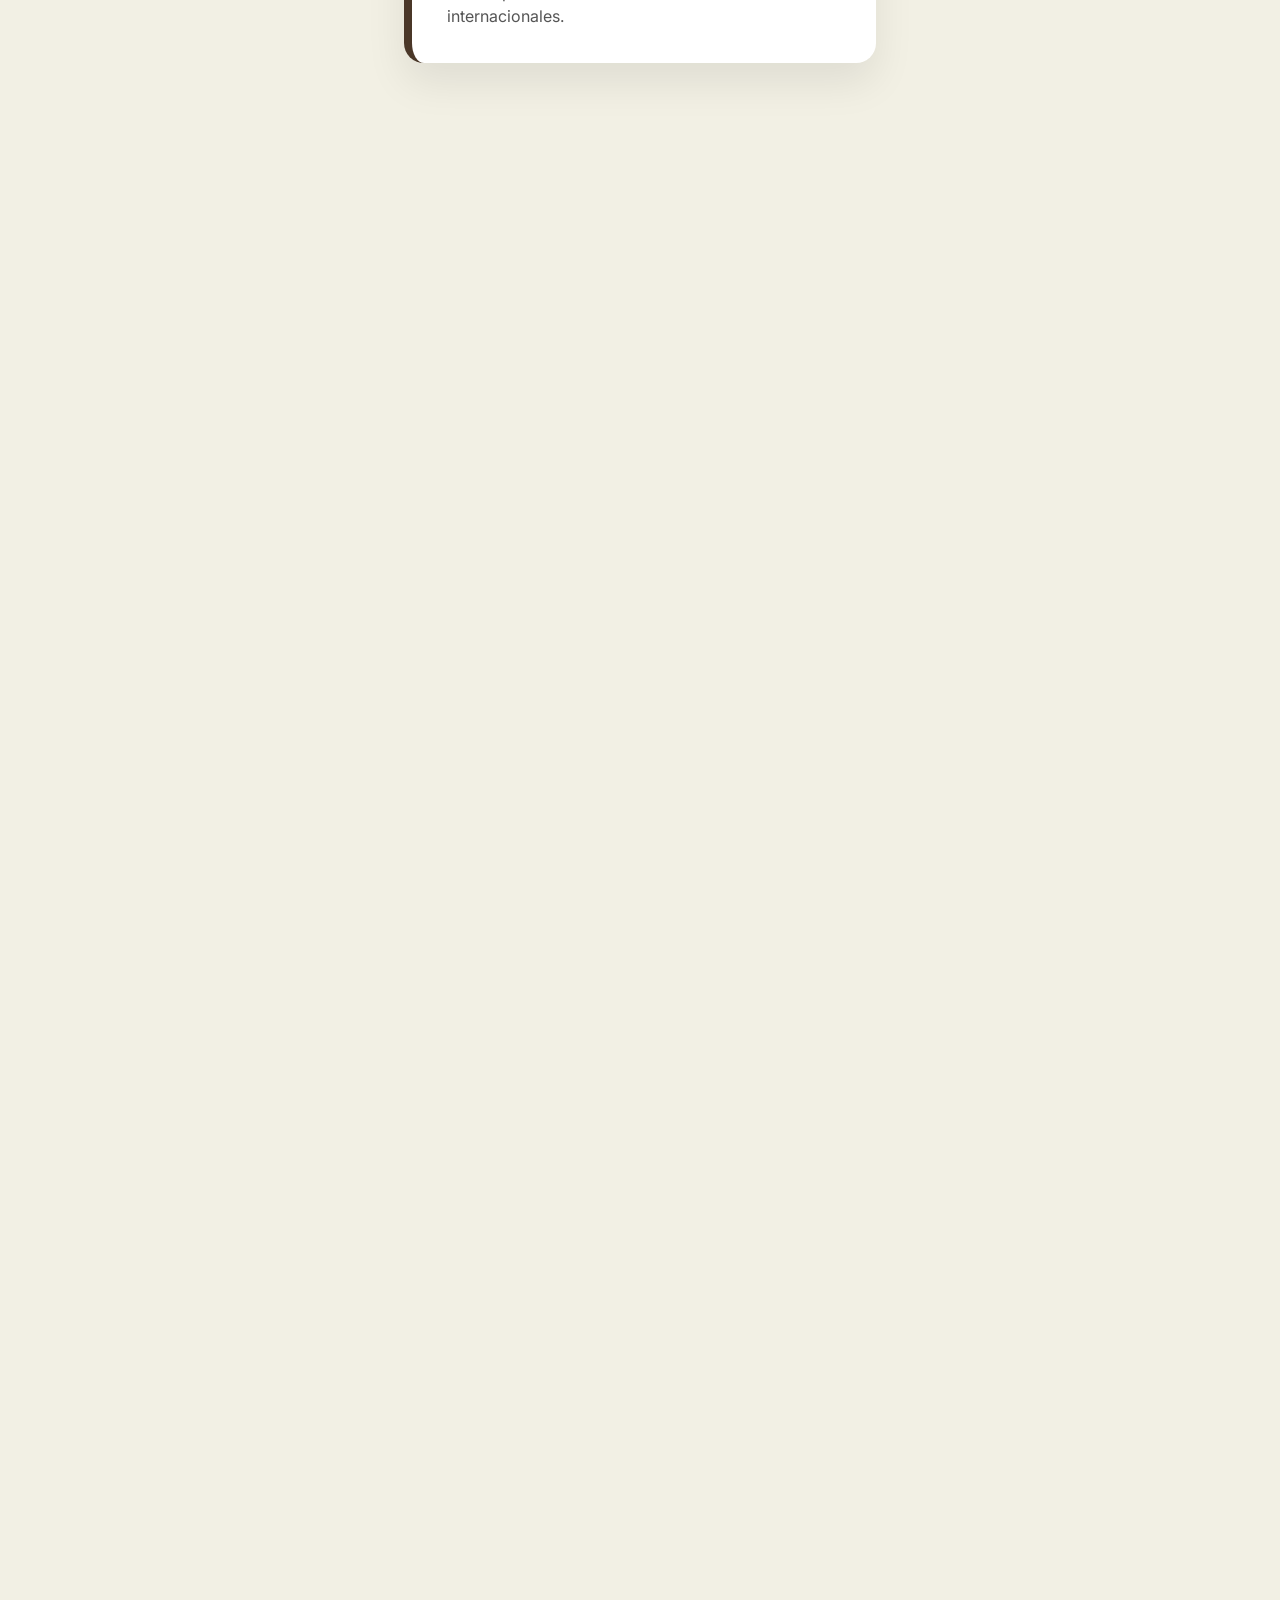
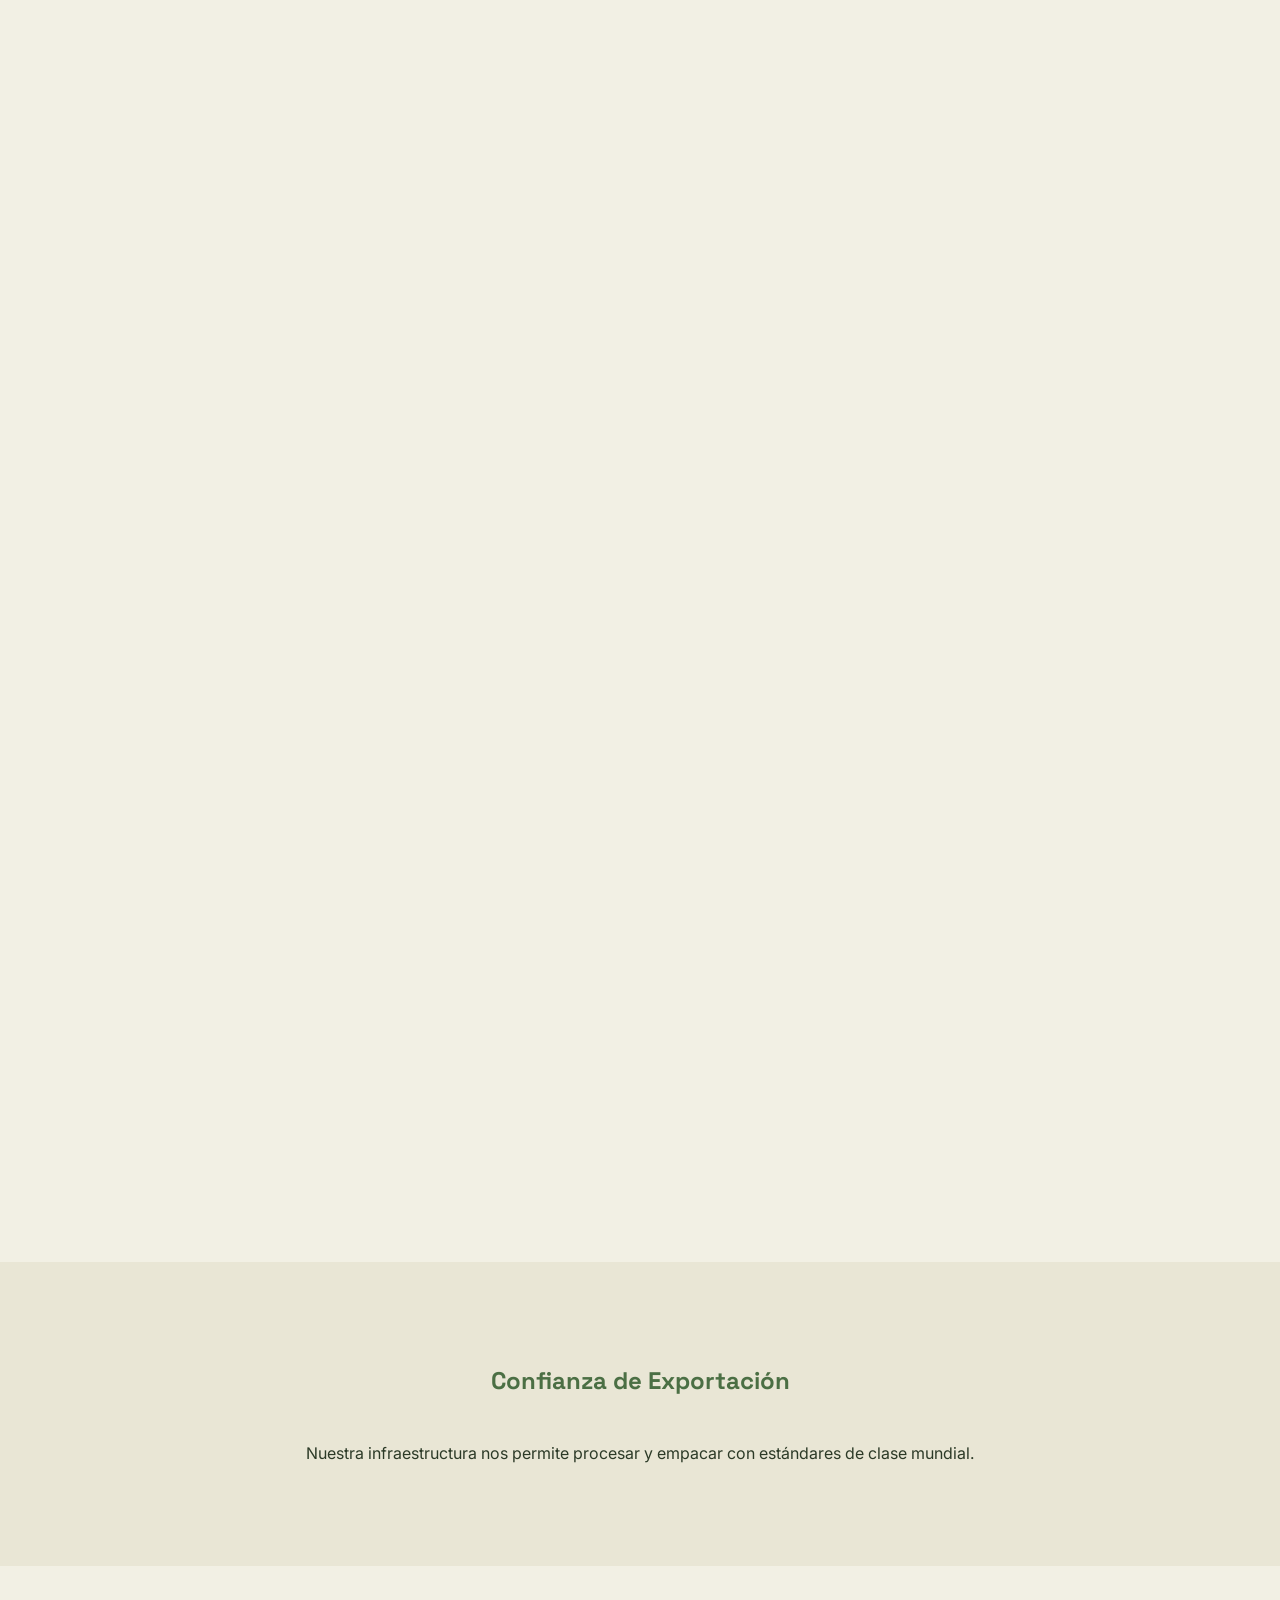
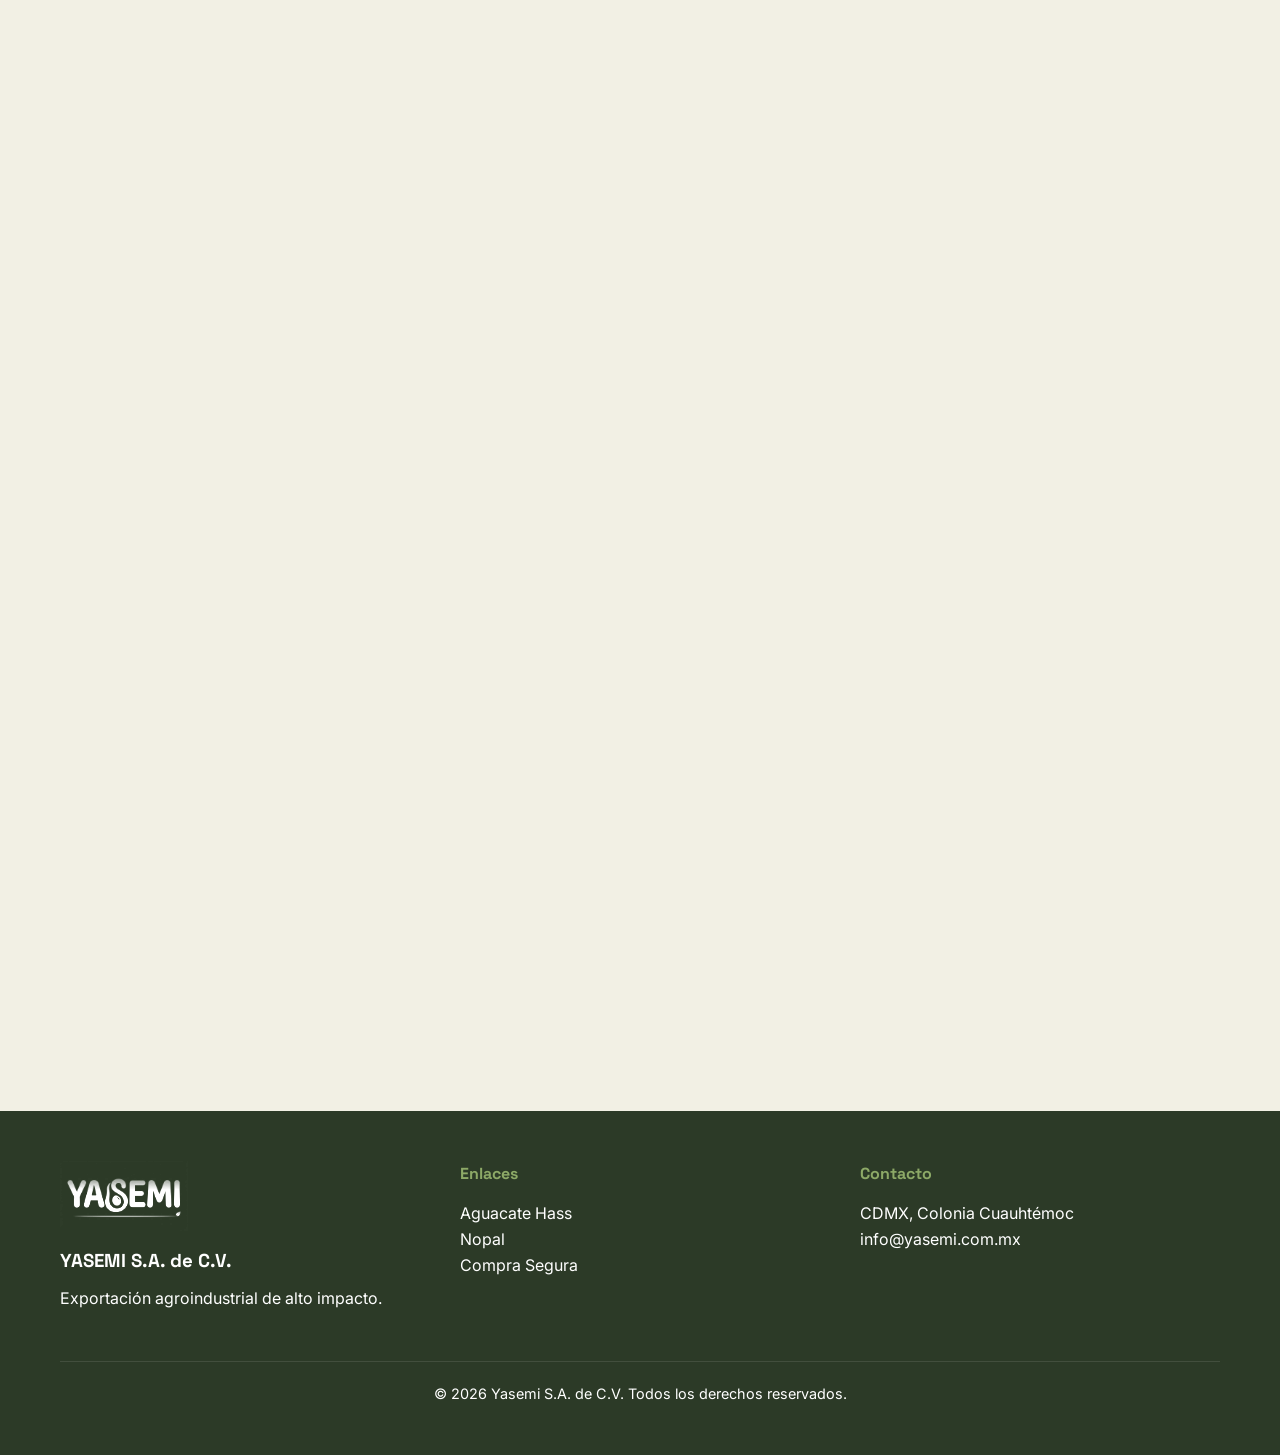
==== commit ffd2b1ab: "Add language toggle (ES/EN) in header across all pages - New i18n system in main.js with full ES/EN " ====
--- a/index.html
+++ b/index.html
@@ -3,8 +3,8 @@
 <head>
     <meta charset="UTF-8">
     <meta name="viewport" content="width=device-width, initial-scale=1.0">
-    <title>Yasemi S.A. de C.V. | Exportación Premium de Aguacate y Nopal</title>
-    <meta name="description" content="Yasemi S.A. de C.V. - Líderes en exportación certificada de Aguacate Hass y Nopal desde Michoacán y Milpa Alta. Suministro garantizado con seguridad Escrow.">
+    <title data-i18n="index.title">Yasemi S.A. de C.V. | Exportación Premium de Aguacate y Nopal</title>
+    <meta name="description" data-i18n="index.metaDesc" content="Yasemi S.A. de C.V. - Líderes en exportación certificada de Aguacate Hass y Nopal desde Michoacán y Milpa Alta. Suministro garantizado con seguridad Escrow.">
     <link rel="stylesheet" href="style.css">
     <link rel="stylesheet" href="https://cdnjs.cloudflare.com/ajax/libs/font-awesome/6.0.0/css/all.min.css">
 </head>
@@ -18,7 +18,7 @@
         <div class="scroll-line-fill"></div>
     </div>
 
-    <div class="urgency-widget">
+    <div class="urgency-widget" data-i18n="urgency">
 
         <i class="fas fa-clock"></i> Capacidad limitada para nuevas cuentas este mes. Suministro sujeto a disponibilidad de cosecha.
     </div>
@@ -28,31 +28,34 @@
             <a href="index.html" class="logo">
                 <img src="iso-logo.jpeg" alt="Yasemi Logo" style="height: 50px;">
             </a>
-            
+
             <button class="menu-toggle">
                 <i class="fas fa-bars"></i>
             </button>
 
             <div class="nav-links">
-                <a href="index.html">Inicio</a>
-                <a href="aguacate.html">Aguacate Hass</a>
-                <a href="nopal.html">Nopal</a>
-                <a href="seguridad.html">Compra Segura</a>
-                <a href="nosotros.html">Nosotros</a>
-                <a href="nosotros.html#contacto" class="btn btn-primary" style="padding: 10px 20px;">Cotizar</a>
+                <a href="index.html" data-i18n="nav.home">Inicio</a>
+                <a href="aguacate.html" data-i18n="nav.avocado">Aguacate Hass</a>
+                <a href="nopal.html" data-i18n="nav.nopal">Nopal</a>
+                <a href="seguridad.html" data-i18n="nav.security">Compra Segura</a>
+                <a href="nosotros.html" data-i18n="nav.about">Nosotros</a>
+                <a href="nosotros.html#contacto" class="btn btn-primary" style="padding: 10px 20px;" data-i18n="nav.quote">Cotizar</a>
+                <button class="lang-toggle" aria-label="Cambiar idioma / Switch language">
+                    <i class="fas fa-globe"></i><span class="lang-toggle-text">EN</span>
+                </button>
             </div>
         </div>
     </nav>
 
     <section class="hero" style="background: linear-gradient(rgba(0,0,0,0.6), rgba(0,0,0,0.6)), url('hero-bg.png'); background-size: cover; background-position: center;">
         <div class="container">
-            <h1>Solidez en Exportación Agroindustrial</h1>
-            <p style="font-size: 1.5rem; margin-bottom: 30px; max-width: 800px; margin-left: auto; margin-right: auto;">
+            <h1 data-i18n="index.hero.title">Solidez en Exportación Agroindustrial</h1>
+            <p style="font-size: 1.5rem; margin-bottom: 30px; max-width: 800px; margin-left: auto; margin-right: auto;" data-i18n="index.hero.subtitle">
                 Suministro garantizado de Aguacate Hass de exportación y Nopal Premium con trazabilidad total y seguridad financiera.
             </p>
             <div style="display: flex; gap: 20px; justify-content: center;">
-                <a href="#solucion" class="btn btn-primary">Ver Catálogo</a>
-                <a href="seguridad.html" class="btn btn-outline" style="border-color: white; color: white;">Modelo Escrow</a>
+                <a href="#solucion" class="btn btn-primary" data-i18n="index.hero.catalog">Ver Catálogo</a>
+                <a href="seguridad.html" class="btn btn-outline" style="border-color: white; color: white;" data-i18n="index.hero.escrow">Modelo Escrow</a>
             </div>
         </div>
     </section>
@@ -61,19 +64,19 @@
     <div class="horizontal-scroll-wrapper" id="horizontal-wrapper">
         <div class="horizontal-scroll-sticky">
             <div class="horizontal-scroll-track" id="horizontal-track">
-                
+
                 <!-- Módulo 1: Problema -->
                 <div class="h-module">
                     <div class="container" style="max-width: 800px; text-align: center;">
                         <div style="margin-bottom: 40px;">
-                            <h2 style="color: var(--primary); font-size: 2.2rem; line-height: 1.2; margin-bottom: 15px;">¿Cansado de la informalidad?</h2>
-                            <p style="font-size: 1.1rem; color: #444; max-width: 600px; margin: 0 auto;">
+                            <h2 style="color: var(--primary); font-size: 2.2rem; line-height: 1.2; margin-bottom: 15px;" data-i18n="index.mod1.title">¿Cansado de la informalidad?</h2>
+                            <p style="font-size: 1.1rem; color: #444; max-width: 600px; margin: 0 auto;" data-i18n="index.mod1.text">
                                 En el mercado internacional, un proveedor informal destruye tu margen de beneficio y tu reputación. No permitas que la falta de seriedad de terceros afecte tu crecimiento.
                             </p>
                         </div>
                         <div style="background: white; padding: 35px; border-radius: 20px; box-shadow: 0 20px 40px rgba(0,0,0,0.08); border-left: 8px solid var(--accent-brown); text-align: left; max-width: 500px; margin: 0 auto;">
-                            <h3 style="color: var(--accent-brown); font-size: 1.5rem; margin-bottom: 10px;">El riesgo es real</h3>
-                            <p style="font-size: 1rem; line-height: 1.5; color: #555;">La falta de infraestructura resulta en productos que no cumplen estándares fitosanitarios internacionales.</p>
+                            <h3 style="color: var(--accent-brown); font-size: 1.5rem; margin-bottom: 10px;" data-i18n="index.mod1.riskTitle">El riesgo es real</h3>
+                            <p style="font-size: 1rem; line-height: 1.5; color: #555;" data-i18n="index.mod1.riskText">La falta de infraestructura resulta en productos que no cumplen estándares fitosanitarios internacionales.</p>
                         </div>
                     </div>
                 </div>
@@ -81,27 +84,27 @@
                 <!-- Módulo 2: Agitación -->
                 <div class="h-module" style="background: var(--primary); color: white;">
                     <div class="container" style="max-width: 900px;">
-                        <h2 style="color: white; font-size: 2.2rem; margin-bottom: 40px; text-align: center;">No te la juegues con intermediarios</h2>
+                        <h2 style="color: white; font-size: 2.2rem; margin-bottom: 40px; text-align: center;" data-i18n="index.mod2.title">No te la juegues con intermediarios</h2>
                         <div class="responsive-grid">
                             <div style="display: flex; align-items: center; gap: 25px; padding: 25px 30px; background: rgba(255,255,255,0.1); border-radius: 20px; backdrop-filter: blur(10px); border: 1px solid rgba(255,255,255,0.2);">
                                 <i class="fas fa-exclamation-triangle" style="font-size: 2rem; color: #ffcc00; flex-shrink: 0; width: 50px; text-align: center;"></i>
                                 <div>
-                                    <h3 style="color: white; font-size: 1.4rem; margin-bottom: 5px;">Rechazos</h3>
-                                    <p style="color: rgba(255,255,255,0.9); margin: 0; font-size: 0.95rem;">Certificaciones mal gestionadas son dinero perdido.</p>
+                                    <h3 style="color: white; font-size: 1.4rem; margin-bottom: 5px;" data-i18n="index.mod2.rejTitle">Rechazos</h3>
+                                    <p style="color: rgba(255,255,255,0.9); margin: 0; font-size: 0.95rem;" data-i18n="index.mod2.rejText">Certificaciones mal gestionadas son dinero perdido.</p>
                                 </div>
                             </div>
                             <div style="display: flex; align-items: center; gap: 25px; padding: 25px 30px; background: rgba(255,255,255,0.1); border-radius: 20px; backdrop-filter: blur(10px); border: 1px solid rgba(255,255,255,0.2);">
                                 <i class="fas fa-clock" style="font-size: 2rem; color: #ffcc00; flex-shrink: 0; width: 50px; text-align: center;"></i>
                                 <div>
-                                    <h3 style="color: white; font-size: 1.4rem; margin-bottom: 5px;">Retrasos</h3>
-                                    <p style="color: rgba(255,255,255,0.9); margin: 0; font-size: 0.95rem;">Cada hora de retraso es un día menos de anaquel.</p>
+                                    <h3 style="color: white; font-size: 1.4rem; margin-bottom: 5px;" data-i18n="index.mod2.delTitle">Retrasos</h3>
+                                    <p style="color: rgba(255,255,255,0.9); margin: 0; font-size: 0.95rem;" data-i18n="index.mod2.delText">Cada hora de retraso es un día menos de anaquel.</p>
                                 </div>
                             </div>
                             <div style="display: flex; align-items: center; gap: 25px; padding: 25px 30px; background: rgba(255,255,255,0.1); border-radius: 20px; backdrop-filter: blur(10px); border: 1px solid rgba(255,255,255,0.2); grid-column: 1 / -1;">
                                 <i class="fas fa-chart-line" style="font-size: 2rem; color: #ffcc00; flex-shrink: 0; width: 50px; text-align: center; transform: rotate(180deg);"></i>
                                 <div>
-                                    <h3 style="color: white; font-size: 1.4rem; margin-bottom: 5px;">Pérdidas Reales</h3>
-                                    <p style="color: rgba(255,255,255,0.9); margin: 0; font-size: 0.95rem;">Los intermediarios sin activos devoran tus ganancias reales en cada paso del proceso logístico.</p>
+                                    <h3 style="color: white; font-size: 1.4rem; margin-bottom: 5px;" data-i18n="index.mod2.lossTitle">Pérdidas Reales</h3>
+                                    <p style="color: rgba(255,255,255,0.9); margin: 0; font-size: 0.95rem;" data-i18n="index.mod2.lossText">Los intermediarios sin activos devoran tus ganancias reales en cada paso del proceso logístico.</p>
                                 </div>
                             </div>
                         </div>
@@ -112,28 +115,28 @@
                 <div class="h-module">
                     <div class="container" style="max-width: 1000px;">
                         <div style="text-align: center; margin-bottom: 40px;">
-                            <h2 style="color: var(--primary); font-size: 2.2rem;">Yasemi: Solución Integral</h2>
-                            <p style="margin: 0 auto; font-size: 1.1rem; color: #555;">Controlamos toda la cadena para garantizar frescura absoluta.</p>
+                            <h2 style="color: var(--primary); font-size: 2.2rem;" data-i18n="index.mod3.title">Yasemi: Solución Integral</h2>
+                            <p style="margin: 0 auto; font-size: 1.1rem; color: #555;" data-i18n="index.mod3.subtitle">Controlamos toda la cadena para garantizar frescura absoluta.</p>
                         </div>
                         <div style="display: flex; flex-direction: column; gap: 25px;">
                             <div class="solution-card">
                                 <img src="avocado.png" style="width: 250px; object-fit: cover; flex-shrink: 0;">
                                 <div style="padding: 25px 40px; display: flex; flex-direction: column; justify-content: center; flex-grow: 1;">
                                     <div style="margin-bottom: 8px;">
-                                        <span style="background: var(--bg-cream); padding: 3px 10px; border-radius: 4px; font-size: 0.75rem; font-weight: 700; color: var(--primary); letter-spacing: 1px;">EXPORTACIÓN</span>
-                                        <h4 style="font-size: 1.35rem; margin: 4px 0 0 0; color: var(--primary); line-height: 1.1;">Aguacate Hass</h4>
+                                        <span style="background: var(--bg-cream); padding: 3px 10px; border-radius: 4px; font-size: 0.75rem; font-weight: 700; color: var(--primary); letter-spacing: 1px;" data-i18n="index.mod3.tagExport">EXPORTACIÓN</span>
+                                        <h4 style="font-size: 1.35rem; margin: 4px 0 0 0; color: var(--primary); line-height: 1.1;" data-i18n="index.mod3.avocado">Aguacate Hass</h4>
                                     </div>
-                                    <p style="font-size: 1rem; color: #555; margin: 0; line-height: 1.4;">Calibres 32-70, empaque personalizado y trazabilidad total desde el huerto.</p>
+                                    <p style="font-size: 1rem; color: #555; margin: 0; line-height: 1.4;" data-i18n="index.mod3.avocadoText">Calibres 32-70, empaque personalizado y trazabilidad total desde el huerto.</p>
                                 </div>
                             </div>
                             <div class="solution-card">
                                 <img src="nopal.png" style="width: 250px; object-fit: cover; flex-shrink: 0;">
                                 <div style="padding: 25px 40px; display: flex; flex-direction: column; justify-content: center; flex-grow: 1;">
                                     <div style="margin-bottom: 8px;">
-                                        <span style="background: var(--bg-cream); padding: 3px 10px; border-radius: 4px; font-size: 0.75rem; font-weight: 700; color: var(--primary); letter-spacing: 1px;">100% NATURAL</span>
-                                        <h4 style="font-size: 1.35rem; margin: 4px 0 0 0; color: var(--primary); line-height: 1.1;">Nopal de Milpa Alta</h4>
+                                        <span style="background: var(--bg-cream); padding: 3px 10px; border-radius: 4px; font-size: 0.75rem; font-weight: 700; color: var(--primary); letter-spacing: 1px;" data-i18n="index.mod3.tagNatural">100% NATURAL</span>
+                                        <h4 style="font-size: 1.35rem; margin: 4px 0 0 0; color: var(--primary); line-height: 1.1;" data-i18n="index.mod3.nopal">Nopal de Milpa Alta</h4>
                                     </div>
-                                    <p style="font-size: 1rem; color: #555; margin: 0; line-height: 1.4;">Producción sustentable nacional, cultivo libre de pesticidas con excelente vida post-cosecha.</p>
+                                    <p style="font-size: 1rem; color: #555; margin: 0; line-height: 1.4;" data-i18n="index.mod3.nopalText">Producción sustentable nacional, cultivo libre de pesticidas con excelente vida post-cosecha.</p>
                                 </div>
                             </div>
                         </div>
@@ -143,19 +146,19 @@
                 <!-- Módulo 4: Promesa -->
                 <div class="h-module" style="background: linear-gradient(rgba(75, 111, 68, 0.85), rgba(75, 111, 68, 0.85)), url('hero-bg.png'); background-size: cover; background-position: center; color: white;">
                     <div class="container" style="max-width: 900px;">
-                        <h2 style="color: white; font-size: 2.2rem; text-align: center; margin-bottom: 40px;">Nuestra Promesa de Valor</h2>
+                        <h2 style="color: white; font-size: 2.2rem; text-align: center; margin-bottom: 40px;" data-i18n="index.mod4.title">Nuestra Promesa de Valor</h2>
                         <div style="display: flex; flex-direction: column; gap: 15px;">
                             <div style="display: flex; align-items: center; gap: 30px; padding: 25px 40px; background: rgba(255,255,255,0.1); border-radius: 20px; backdrop-filter: blur(10px); border: 1px solid rgba(255,255,255,0.2);">
                                 <i class="fas fa-leaf" style="font-size: 2.5rem; color: #8DA967; flex-shrink: 0; width: 60px; text-align: center;"></i>
-                                <h4 class="promesa-title">Sustentabilidad</h4>
+                                <h4 class="promesa-title" data-i18n="index.mod4.p1">Sustentabilidad</h4>
                             </div>
                             <div style="display: flex; align-items: center; gap: 30px; padding: 25px 40px; background: rgba(255,255,255,0.1); border-radius: 20px; backdrop-filter: blur(10px); border: 1px solid rgba(255,255,255,0.2);">
                                 <i class="fas fa-shield-alt" style="font-size: 2.5rem; color: #8DA967; flex-shrink: 0; width: 60px; text-align: center;"></i>
-                                <h4 class="promesa-title">Trazabilidad</h4>
+                                <h4 class="promesa-title" data-i18n="index.mod4.p2">Trazabilidad</h4>
                             </div>
                             <div style="display: flex; align-items: center; gap: 30px; padding: 25px 40px; background: rgba(255,255,255,0.1); border-radius: 20px; backdrop-filter: blur(10px); border: 1px solid rgba(255,255,255,0.2);">
                                 <i class="fas fa-handshake" style="font-size: 2.5rem; color: #8DA967; flex-shrink: 0; width: 60px; text-align: center;"></i>
-                                <h4 class="promesa-title">Trato Justo</h4>
+                                <h4 class="promesa-title" data-i18n="index.mod4.p3">Trato Justo</h4>
                             </div>
                         </div>
                     </div>
@@ -164,8 +167,8 @@
                 <!-- Módulo 5: Trigger -->
                 <div class="h-module" style="background: linear-gradient(rgba(0,0,0,0.6), rgba(0,0,0,0.6)), url('logistics_bg.png'); background-size: cover; background-position: center; color: white;">
                     <div class="container" style="text-align: center;">
-                        <h2 style="color: white; font-size: 2.2rem;">El mercado global no espera</h2>
-                        <p style="color: white; margin: 0 auto 40px; font-size: 1.6rem; opacity: 0.9; max-width: 800px;">
+                        <h2 style="color: white; font-size: 2.2rem;" data-i18n="index.mod5.title">El mercado global no espera</h2>
+                        <p style="color: white; margin: 0 auto 40px; font-size: 1.6rem; opacity: 0.9; max-width: 800px;" data-i18n="index.mod5.text">
                             Tu competencia está cerrando contratos de suministro para la próxima temporada. No te quedes fuera de los anaqueles.
                         </p>
                     </div>
@@ -174,7 +177,7 @@
                 <!-- Módulo 6: Certificaciones -->
                 <div class="h-module">
                     <div class="container" style="text-align: center;">
-                        <h2 style="color: var(--primary); font-size: 2.2rem; margin-bottom: 60px;">Calidad Avalada Internacionalmente</h2>
+                        <h2 style="color: var(--primary); font-size: 2.2rem; margin-bottom: 60px;" data-i18n="index.mod6.title">Calidad Avalada Internacionalmente</h2>
                         <div style="display: grid; grid-template-columns: repeat(4, minmax(0, 1fr)); gap: 40px; opacity: 0.8; width: 100%;">
                             <div style="text-align: center;">
                                 <i class="fas fa-certificate" style="font-size: 4rem; color: var(--primary); margin-bottom: 20px;"></i>
@@ -206,8 +209,8 @@
     <section style="background: #e9e6d5; padding: 100px 0;">
 
         <div class="container" style="text-align: center;">
-            <h2 style="margin-bottom: 40px;">Confianza de Exportación</h2>
-            <p>Nuestra infraestructura nos permite procesar y empacar con estándares de clase mundial.</p>
+            <h2 style="margin-bottom: 40px;" data-i18n="index.testimonial.title">Confianza de Exportación</h2>
+            <p data-i18n="index.testimonial.text">Nuestra infraestructura nos permite procesar y empacar con estándares de clase mundial.</p>
         </div>
     </section>
 
@@ -216,17 +219,17 @@
 
         <div class="container">
             <div style="background: var(--accent-brown); color: white; padding: 60px; border-radius: 30px; text-align: center;">
-                <h2 style="color: white; font-size: 2.5rem; margin-bottom: 20px;">Capacidad de Suministro Global</h2>
-                <p style="font-size: 1.2rem; margin-bottom: 40px;">Hasta 15,000 toneladas mensuales con empaque de marca privada y logística integrada.</p>
+                <h2 style="color: white; font-size: 2.5rem; margin-bottom: 20px;" data-i18n="index.offer.title">Capacidad de Suministro Global</h2>
+                <p style="font-size: 1.2rem; margin-bottom: 40px;" data-i18n="index.offer.text">Hasta 15,000 toneladas mensuales con empaque de marca privada y logística integrada.</p>
                 <div style="display: flex; justify-content: center; gap: 20px;">
                     <div style="border: 1px solid rgba(255,255,255,0.3); padding: 20px; border-radius: 10px;">
                     <div style="border: 1px solid rgba(255,255,255,0.3); padding: 15px; border-radius: 10px;">
                         <span style="font-size: 1.8rem; font-weight: 800; display: block;">15k</span>
-                        Toneladas / Mes
+                        <span data-i18n="index.offer.tons">Toneladas / Mes</span>
                     </div>
                     <div style="border: 1px solid rgba(255,255,255,0.3); padding: 15px; border-radius: 10px;">
                         <span style="font-size: 1.8rem; font-weight: 800; display: block;">20+</span>
-                        Días de Anaquel
+                        <span data-i18n="index.offer.shelf">Días de Anaquel</span>
                     </div>
                 </div>
             </div>
@@ -237,9 +240,9 @@
     <section id="contacto" class="reveal" style="background: white;">
 
         <div class="container" style="text-align: center;">
-            <h2 style="font-size: 2.5rem; margin-bottom: 20px;">Inicie su Operación de Importación</h2>
-            <p style="margin-bottom: 40px;">Nuestro equipo técnico le contactará en menos de 24 horas.</p>
-            <a href="nosotros.html#contacto" class="btn btn-primary" style="font-size: 1.2rem; padding: 20px 40px;">Solicitar Cotización de Exportación</a>
+            <h2 style="font-size: 2.5rem; margin-bottom: 20px;" data-i18n="index.cta.title">Inicie su Operación de Importación</h2>
+            <p style="margin-bottom: 40px;" data-i18n="index.cta.text">Nuestro equipo técnico le contactará en menos de 24 horas.</p>
+            <a href="nosotros.html#contacto" class="btn btn-primary" style="font-size: 1.2rem; padding: 20px 40px;" data-i18n="index.cta.btn">Solicitar Cotización de Exportación</a>
         </div>
     </section>
 
@@ -249,23 +252,23 @@
                 <div>
                     <img src="iso-logo.jpeg" alt="Yasemi Logo">
                     <h3 style="color: white; margin-bottom: 10px;">YASEMI S.A. de C.V.</h3>
-                    <p>Exportación agroindustrial de alto impacto.</p>
+                    <p data-i18n="footer.tagline">Exportación agroindustrial de alto impacto.</p>
                 </div>
                 <div>
-                    <h4 style="color: var(--secondary); margin-bottom: 15px;">Enlaces</h4>
+                    <h4 style="color: var(--secondary); margin-bottom: 15px;" data-i18n="footer.links">Enlaces</h4>
                     <ul style="list-style: none;">
-                        <li><a href="aguacate.html" style="color: white; text-decoration: none;">Aguacate Hass</a></li>
-                        <li><a href="nopal.html" style="color: white; text-decoration: none;">Nopal</a></li>
-                        <li><a href="seguridad.html" style="color: white; text-decoration: none;">Compra Segura</a></li>
+                        <li><a href="aguacate.html" style="color: white; text-decoration: none;" data-i18n="nav.avocado">Aguacate Hass</a></li>
+                        <li><a href="nopal.html" style="color: white; text-decoration: none;" data-i18n="nav.nopal">Nopal</a></li>
+                        <li><a href="seguridad.html" style="color: white; text-decoration: none;" data-i18n="nav.security">Compra Segura</a></li>
                     </ul>
                 </div>
                 <div>
-                    <h4 style="color: var(--secondary); margin-bottom: 15px;">Contacto</h4>
-                    <p>CDMX, Colonia Cuauhtémoc</p>
+                    <h4 style="color: var(--secondary); margin-bottom: 15px;" data-i18n="footer.contact">Contacto</h4>
+                    <p data-i18n="footer.locationCDMX">CDMX, Colonia Cuauhtémoc</p>
                     <p>info@yasemi.com.mx</p>
                 </div>
             </div>
-            <div style="border-top: 1px solid rgba(255,255,255,0.1); margin-top: 50px; padding-top: 20px; text-align: center; font-size: 0.9rem;">
+            <div style="border-top: 1px solid rgba(255,255,255,0.1); margin-top: 50px; padding-top: 20px; text-align: center; font-size: 0.9rem;" data-i18n="footer.rights2026">
                 &copy; 2026 Yasemi S.A. de C.V. Todos los derechos reservados.
             </div>
         </div>
--- a/style.css
+++ b/style.css
@@ -132,6 +132,34 @@
 
 .nav-links a:hover {
     color: var(--primary);
+}
+
+/* Language Toggle Button */
+.lang-toggle {
+    display: inline-flex;
+    align-items: center;
+    gap: 6px;
+    background: transparent;
+    border: 1.5px solid var(--primary);
+    color: var(--primary);
+    padding: 6px 12px;
+    border-radius: 20px;
+    font-family: 'Space Grotesk', sans-serif;
+    font-weight: 600;
+    font-size: 0.85rem;
+    cursor: pointer;
+    transition: var(--transition);
+    letter-spacing: 0.5px;
+}
+
+.lang-toggle:hover {
+    background: var(--primary);
+    color: var(--white);
+    transform: translateY(-1px);
+}
+
+.lang-toggle i {
+    font-size: 0.95rem;
 }
 
 /* Menu Toggle Button */
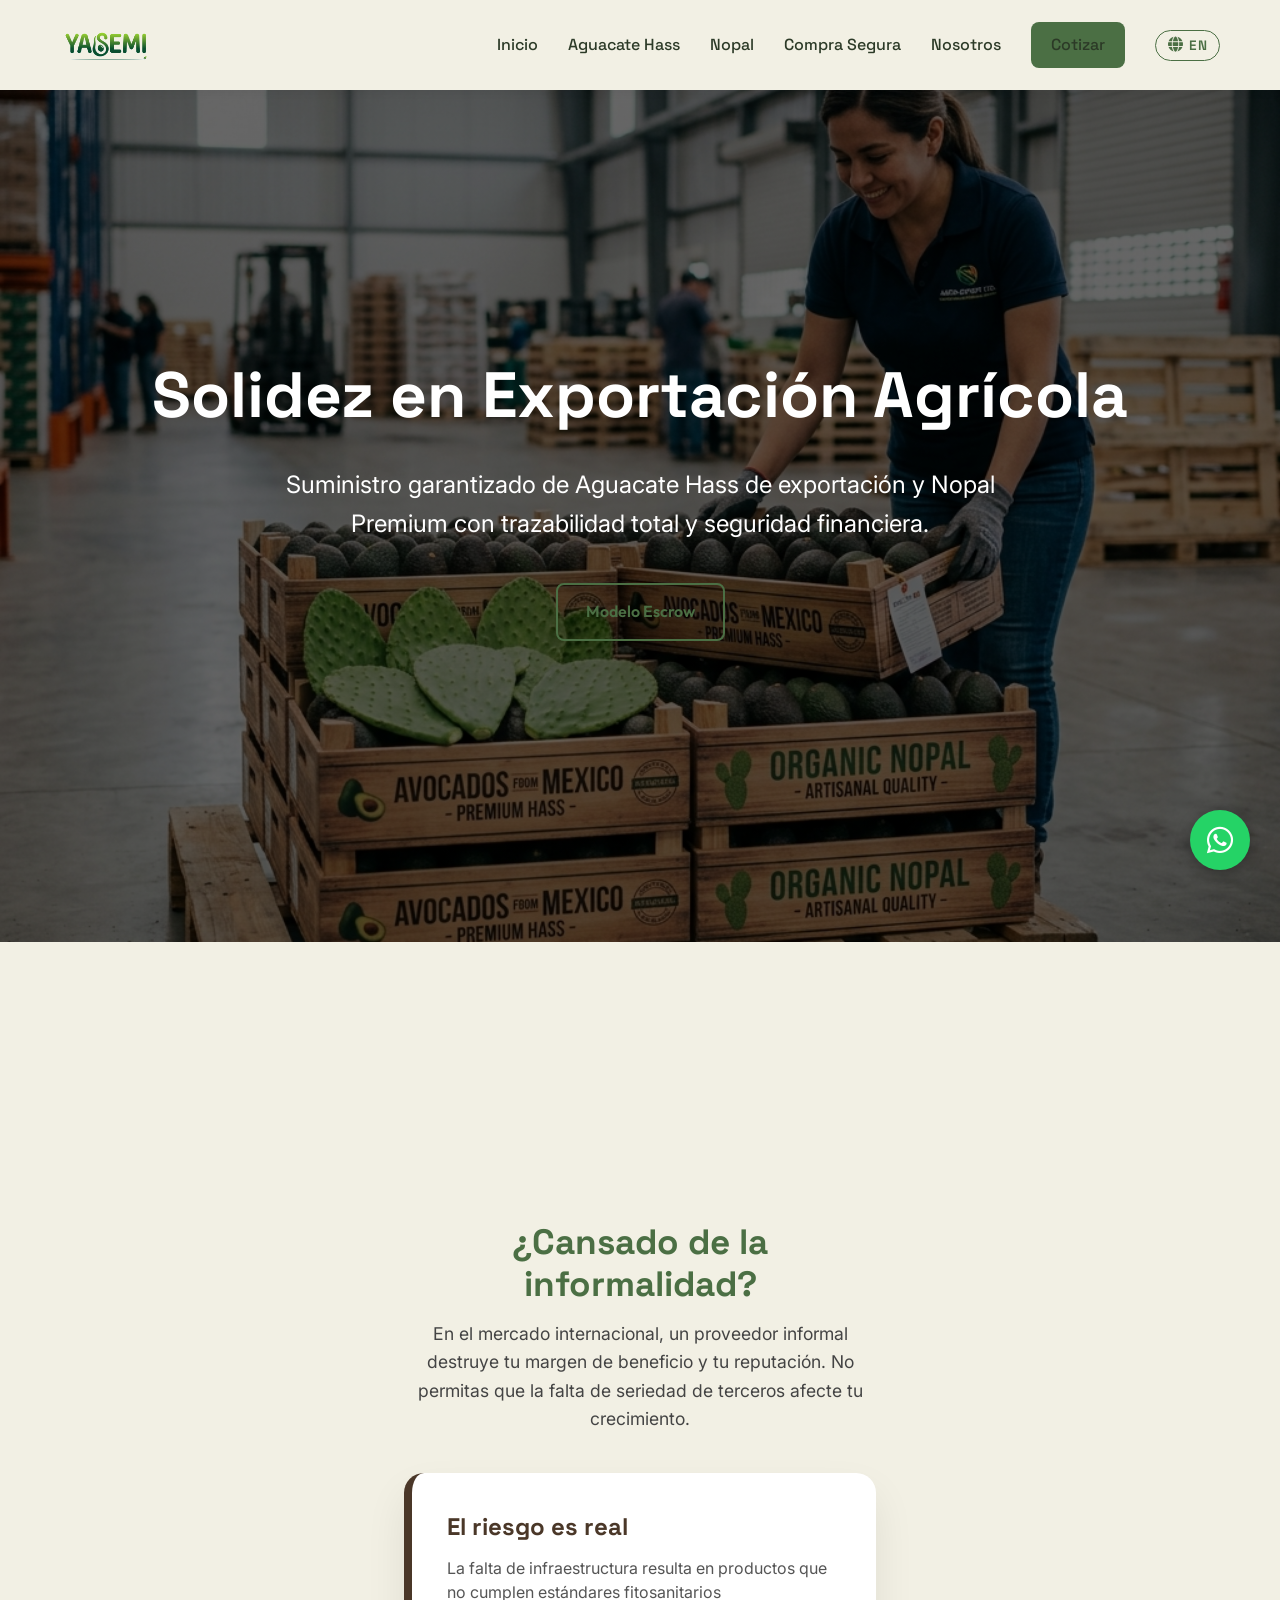
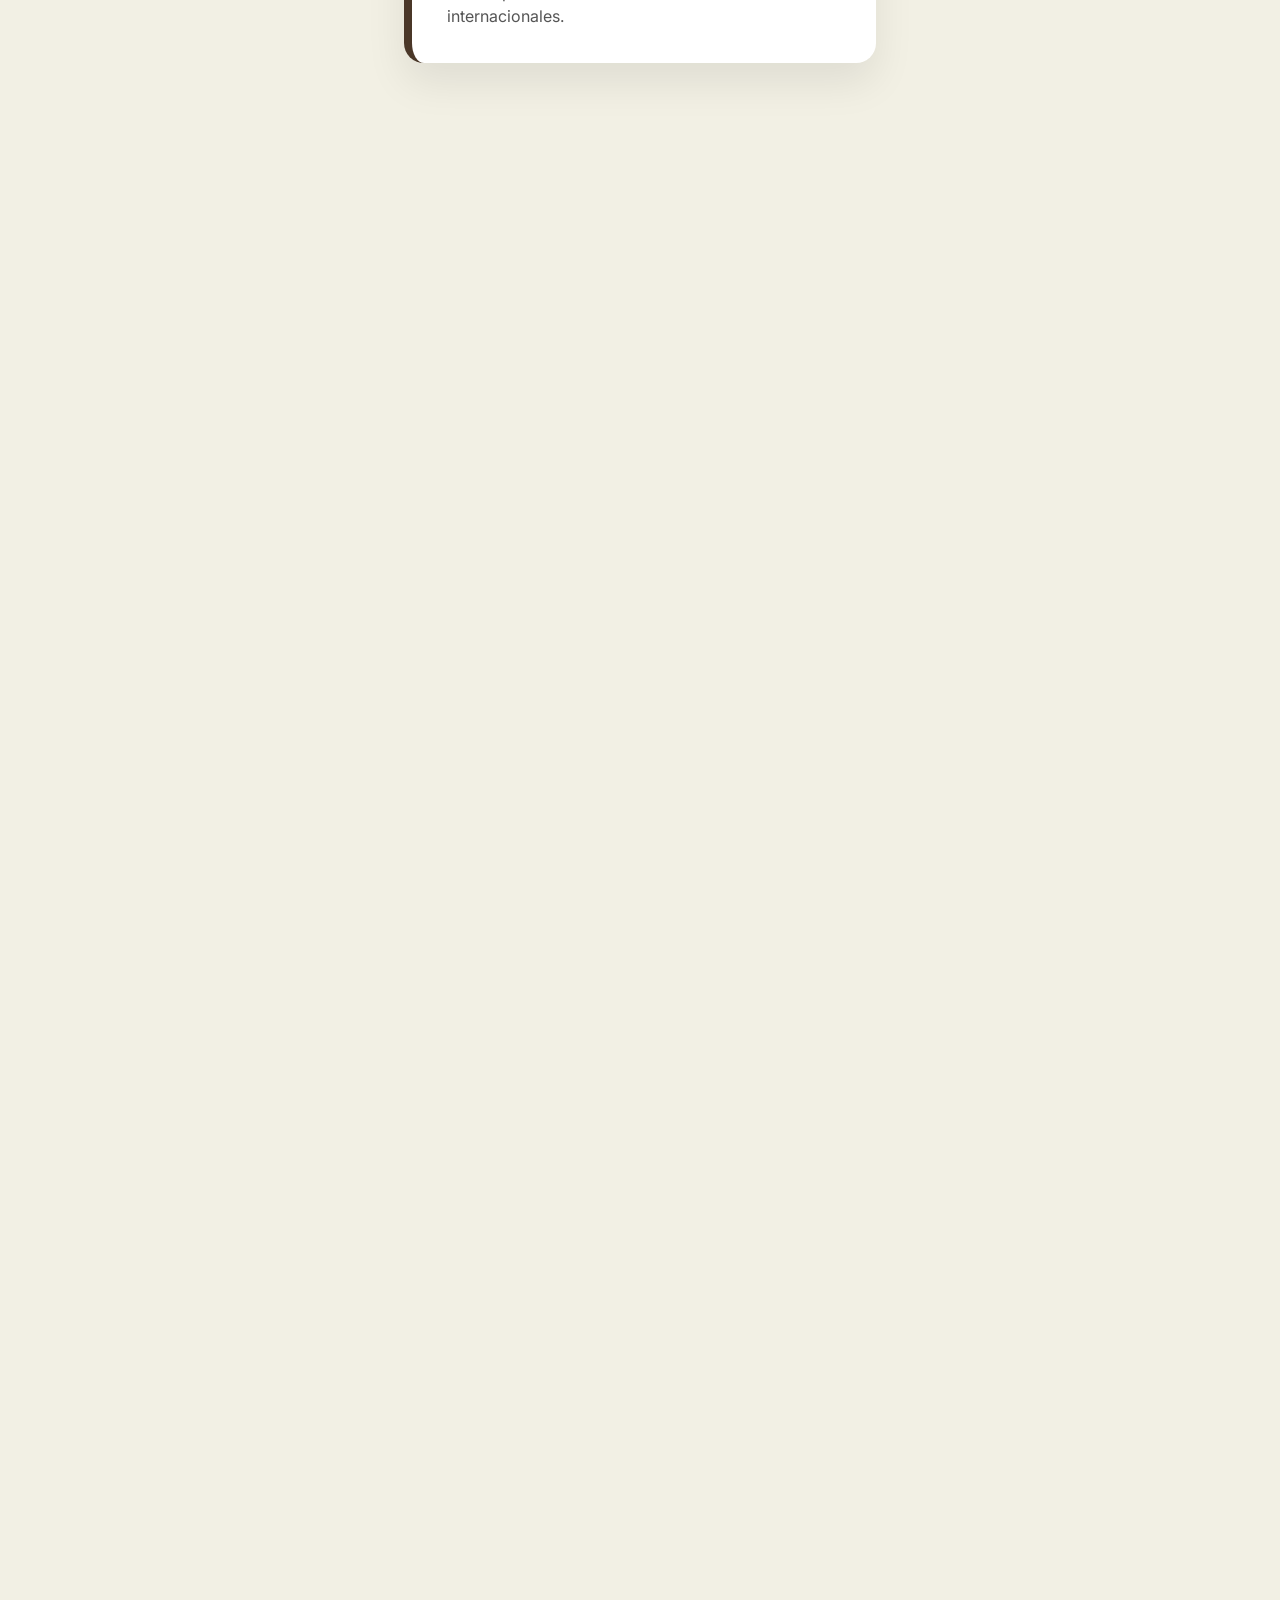
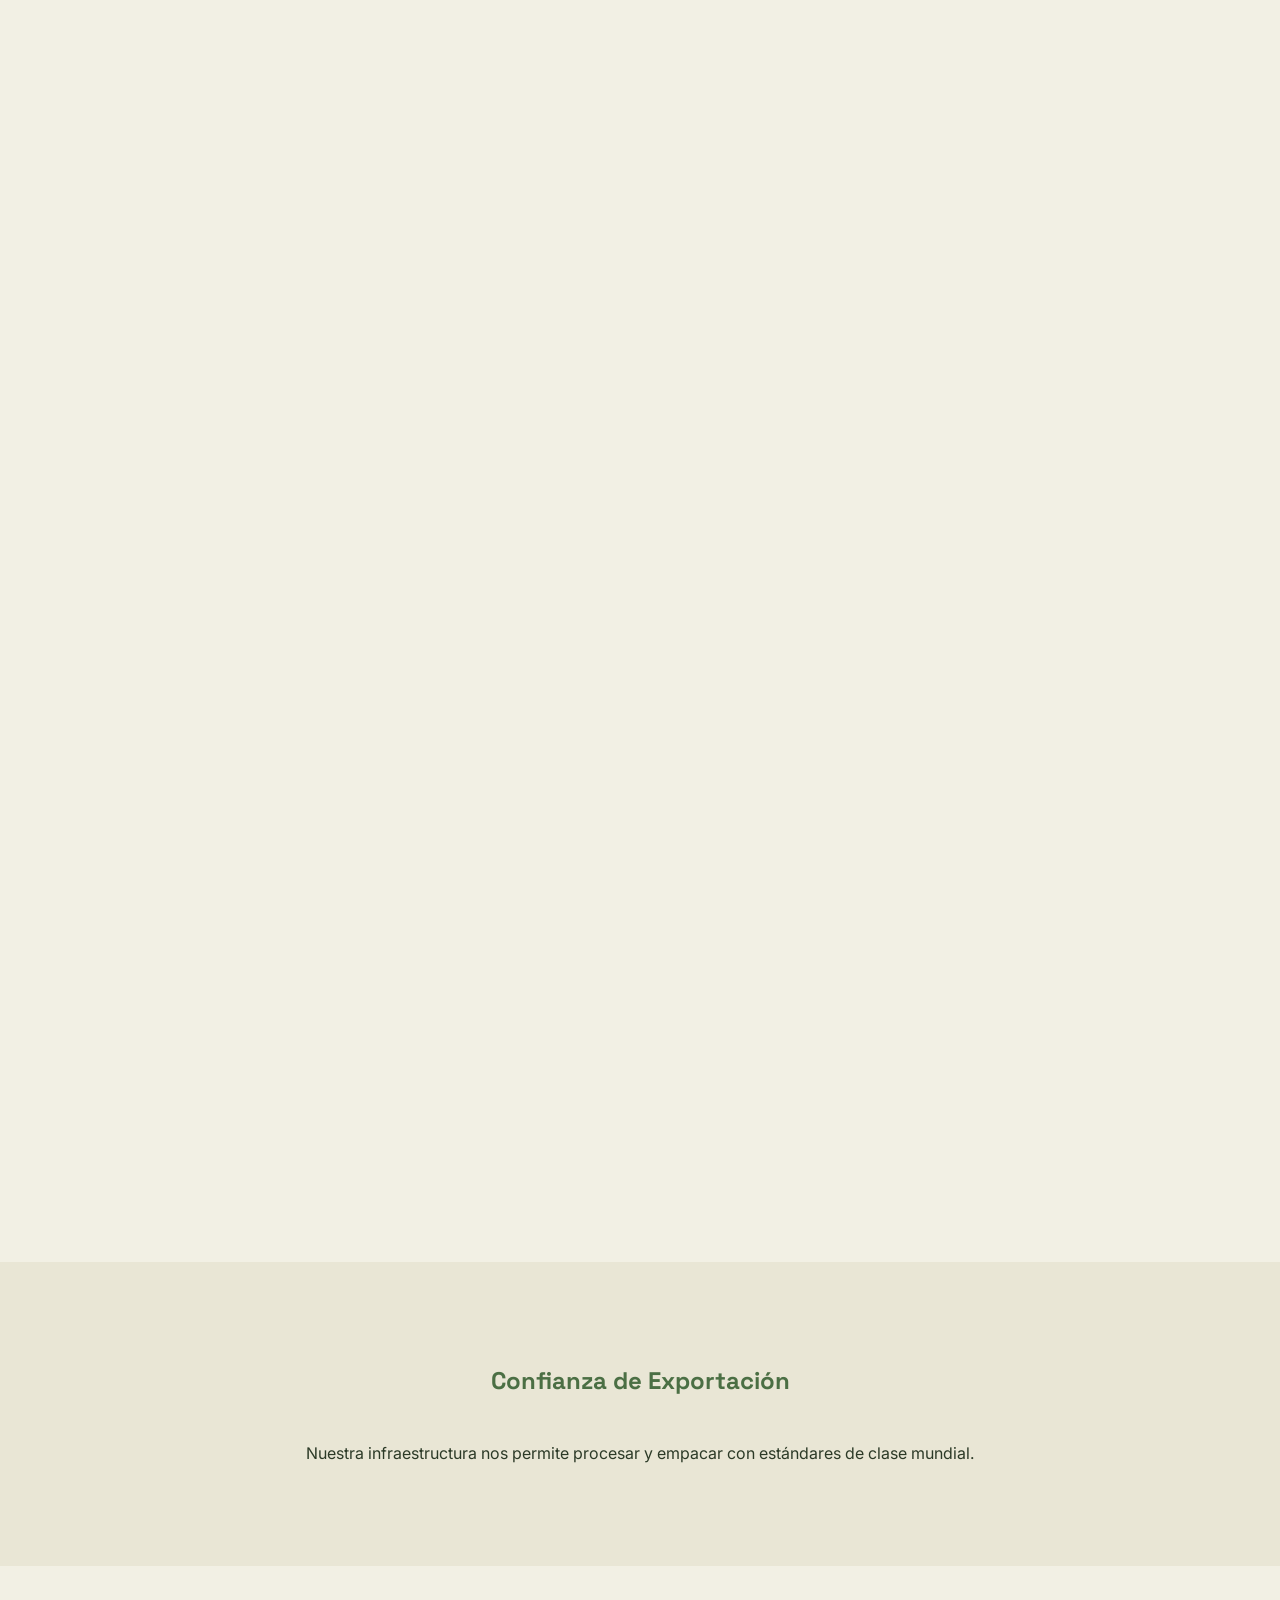
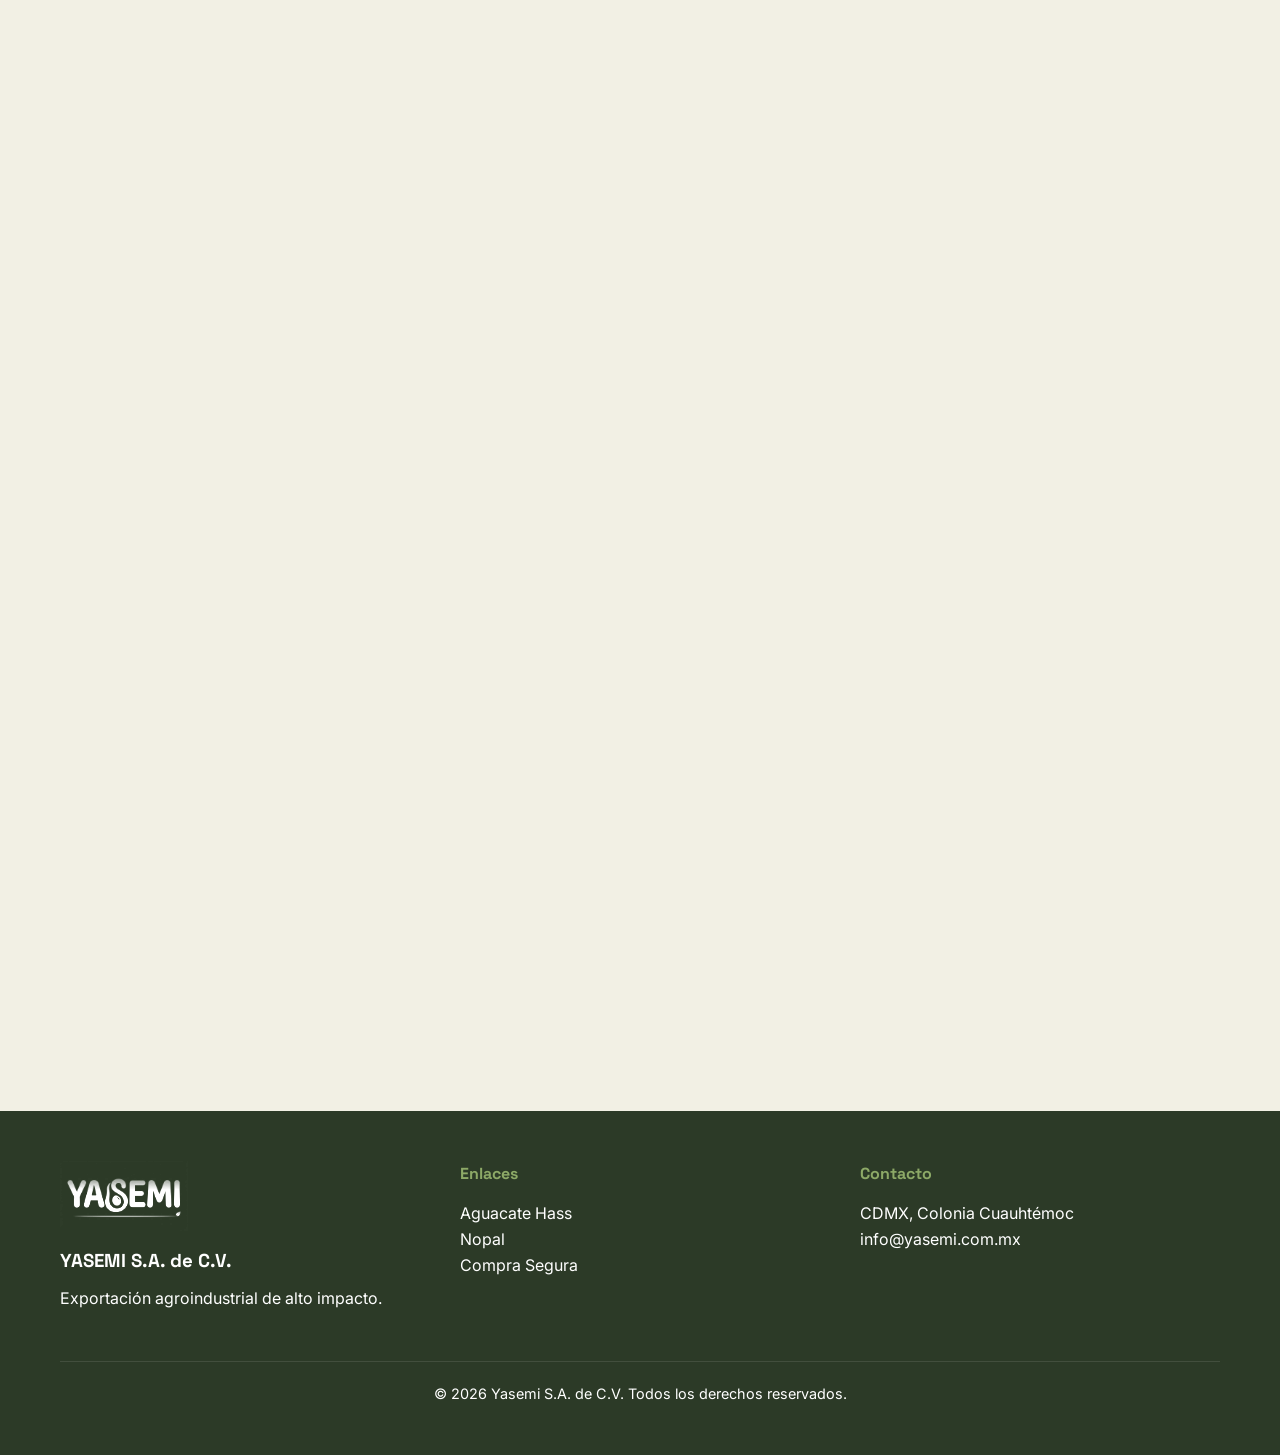
==== commit cf04e955: "UI: Apply client requested copy changes - removed catalog button, changed agroindustrial to agrícola" ====
--- a/index.html
+++ b/index.html
@@ -3,6 +3,15 @@
 <head>
     <meta charset="UTF-8">
     <meta name="viewport" content="width=device-width, initial-scale=1.0">
+    <meta name="google-site-verification" content="-Ks0clPMk6wn7X6jOwAGqY5-8OkPGLJwfF1V6m7_kwU" />
+    <!-- Google Analytics GA4 -->
+    <script async src="https://www.googletagmanager.com/gtag/js?id=G-2V7TC8H4LS"></script>
+    <script>
+      window.dataLayer = window.dataLayer || [];
+      function gtag(){dataLayer.push(arguments);}
+      gtag('js', new Date());
+      gtag('config', 'G-2V7TC8H4LS');
+    </script>
     <title data-i18n="index.title">Yasemi S.A. de C.V. | Exportación Premium de Aguacate y Nopal</title>
     <meta name="description" data-i18n="index.metaDesc" content="Yasemi S.A. de C.V. - Líderes en exportación certificada de Aguacate Hass y Nopal desde Michoacán y Milpa Alta. Suministro garantizado con seguridad Escrow.">
     <link rel="stylesheet" href="style.css">
@@ -49,13 +58,12 @@
 
     <section class="hero" style="background: linear-gradient(rgba(0,0,0,0.6), rgba(0,0,0,0.6)), url('hero-bg.png'); background-size: cover; background-position: center;">
         <div class="container">
-            <h1 data-i18n="index.hero.title">Solidez en Exportación Agroindustrial</h1>
+            <h1 data-i18n="index.hero.title">Solidez en Exportación Agrícola</h1>
             <p style="font-size: 1.5rem; margin-bottom: 30px; max-width: 800px; margin-left: auto; margin-right: auto;" data-i18n="index.hero.subtitle">
                 Suministro garantizado de Aguacate Hass de exportación y Nopal Premium con trazabilidad total y seguridad financiera.
             </p>
-            <div style="display: flex; gap: 20px; justify-content: center;">
-                <a href="#solucion" class="btn btn-primary" data-i18n="index.hero.catalog">Ver Catálogo</a>
-                <a href="seguridad.html" class="btn btn-outline" style="border-color: white; color: white;" data-i18n="index.hero.escrow">Modelo Escrow</a>
+            <div style="margin-top: 40px; display: flex; gap: 20px; justify-content: center; flex-wrap: wrap;">
+                <a href="seguridad.html" class="btn btn-outline" data-i18n="index.hero.escrow">Modelo Escrow</a>
             </div>
         </div>
     </section>
@@ -134,7 +142,7 @@
                                 <div style="padding: 25px 40px; display: flex; flex-direction: column; justify-content: center; flex-grow: 1;">
                                     <div style="margin-bottom: 8px;">
                                         <span style="background: var(--bg-cream); padding: 3px 10px; border-radius: 4px; font-size: 0.75rem; font-weight: 700; color: var(--primary); letter-spacing: 1px;" data-i18n="index.mod3.tagNatural">100% NATURAL</span>
-                                        <h4 style="font-size: 1.35rem; margin: 4px 0 0 0; color: var(--primary); line-height: 1.1;" data-i18n="index.mod3.nopal">Nopal de Milpa Alta</h4>
+                                        <h4 style="font-size: 1.35rem; margin: 4px 0 0 0; color: var(--primary); line-height: 1.1;" data-i18n="index.mod3.nopal">Nopal</h4>
                                     </div>
                                     <p style="font-size: 1rem; color: #555; margin: 0; line-height: 1.4;" data-i18n="index.mod3.nopalText">Producción sustentable nacional, cultivo libre de pesticidas con excelente vida post-cosecha.</p>
                                 </div>
--- a/style.css
+++ b/style.css
@@ -462,3 +462,40 @@
         font-size: 2.5rem;
     }
 }
+
+/* Global Shared Info Cards & Benefit Tags */
+.info-card {
+    background: white;
+    padding: 40px;
+    border-radius: 30px;
+    box-shadow: var(--shadow);
+    border: 1px solid #eee;
+    height: 100%;
+    transition: var(--transition);
+}
+
+.info-card:hover {
+    transform: translateY(-10px);
+    border-color: var(--secondary);
+}
+
+.info-card i {
+    font-size: 3rem;
+    color: var(--secondary);
+    margin-bottom: 20px;
+    display: block;
+}
+
+.benefit-tag {
+    display: inline-block;
+    background: var(--bg-cream);
+    color: var(--primary);
+    padding: 5px 15px;
+    border-radius: 20px;
+    font-size: 0.85rem;
+    font-weight: 700;
+    margin-bottom: 15px;
+    text-transform: uppercase;
+    letter-spacing: 1px;
+}
+
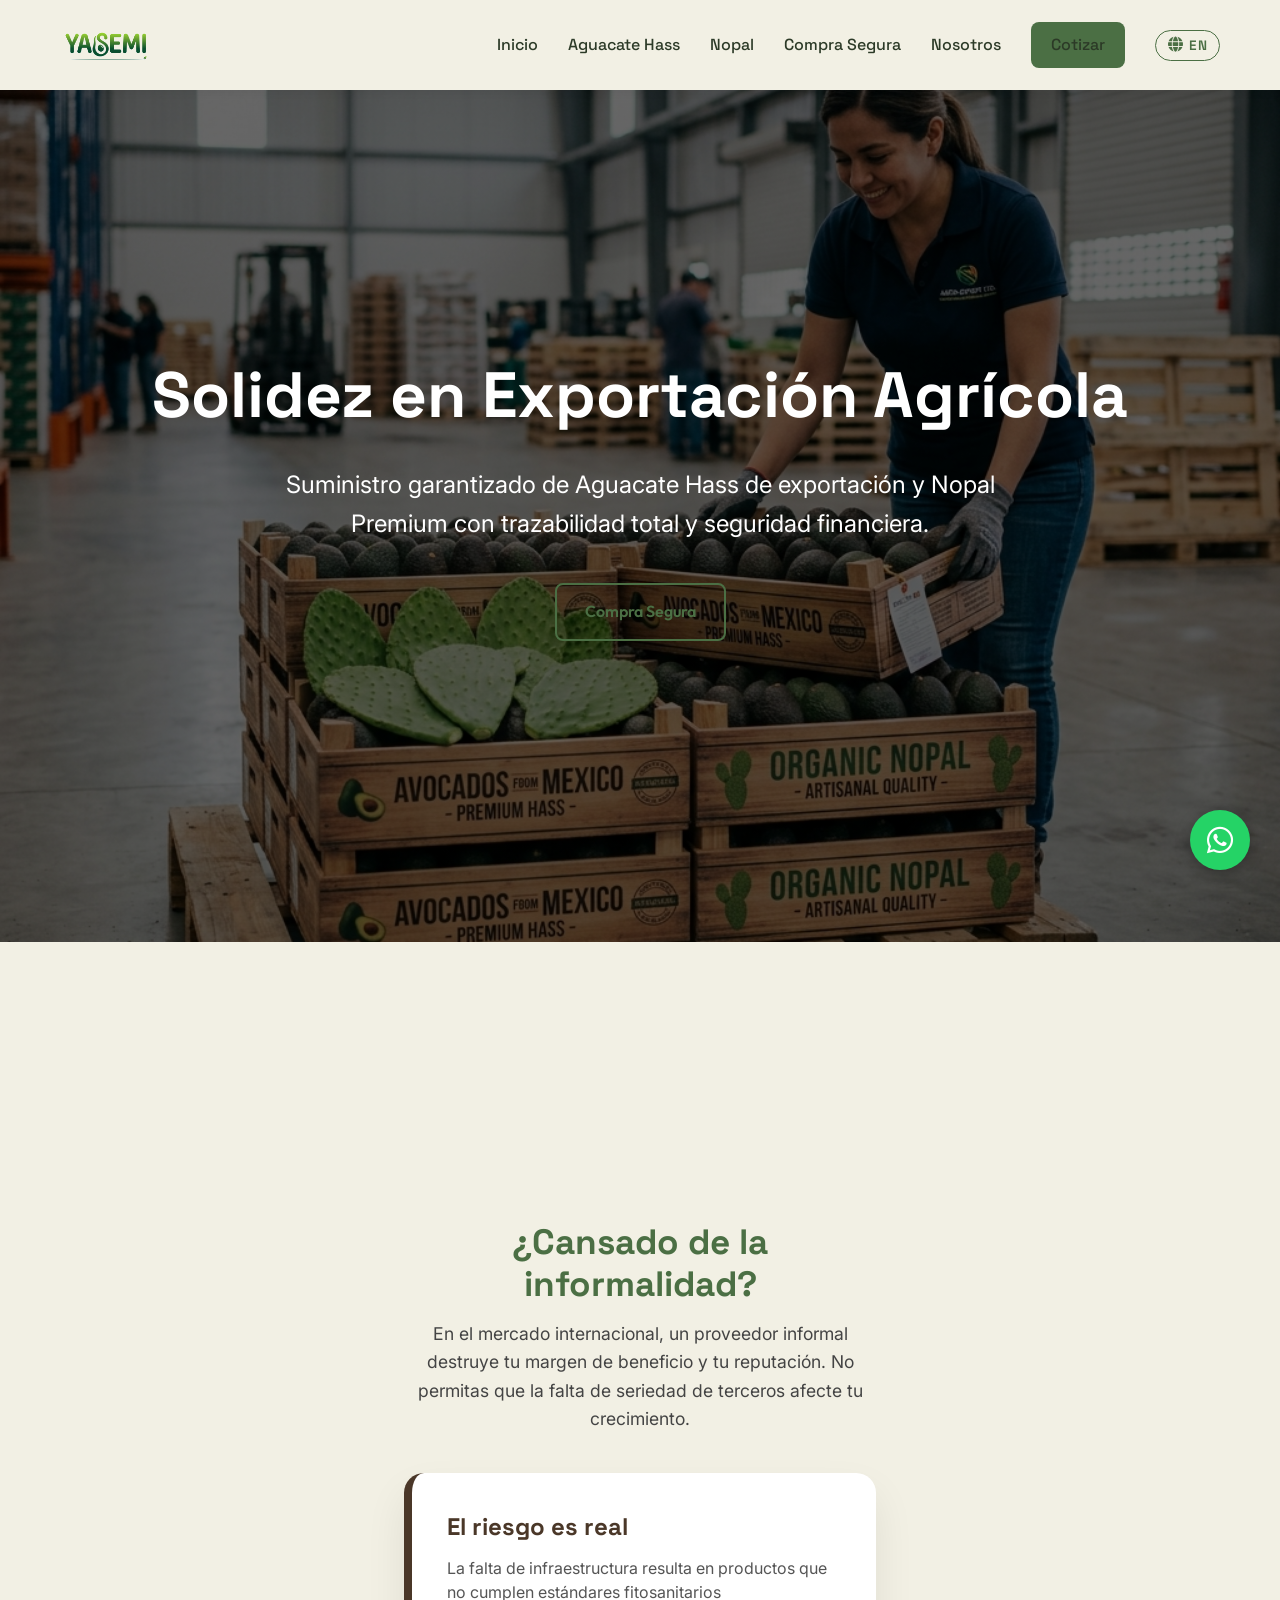
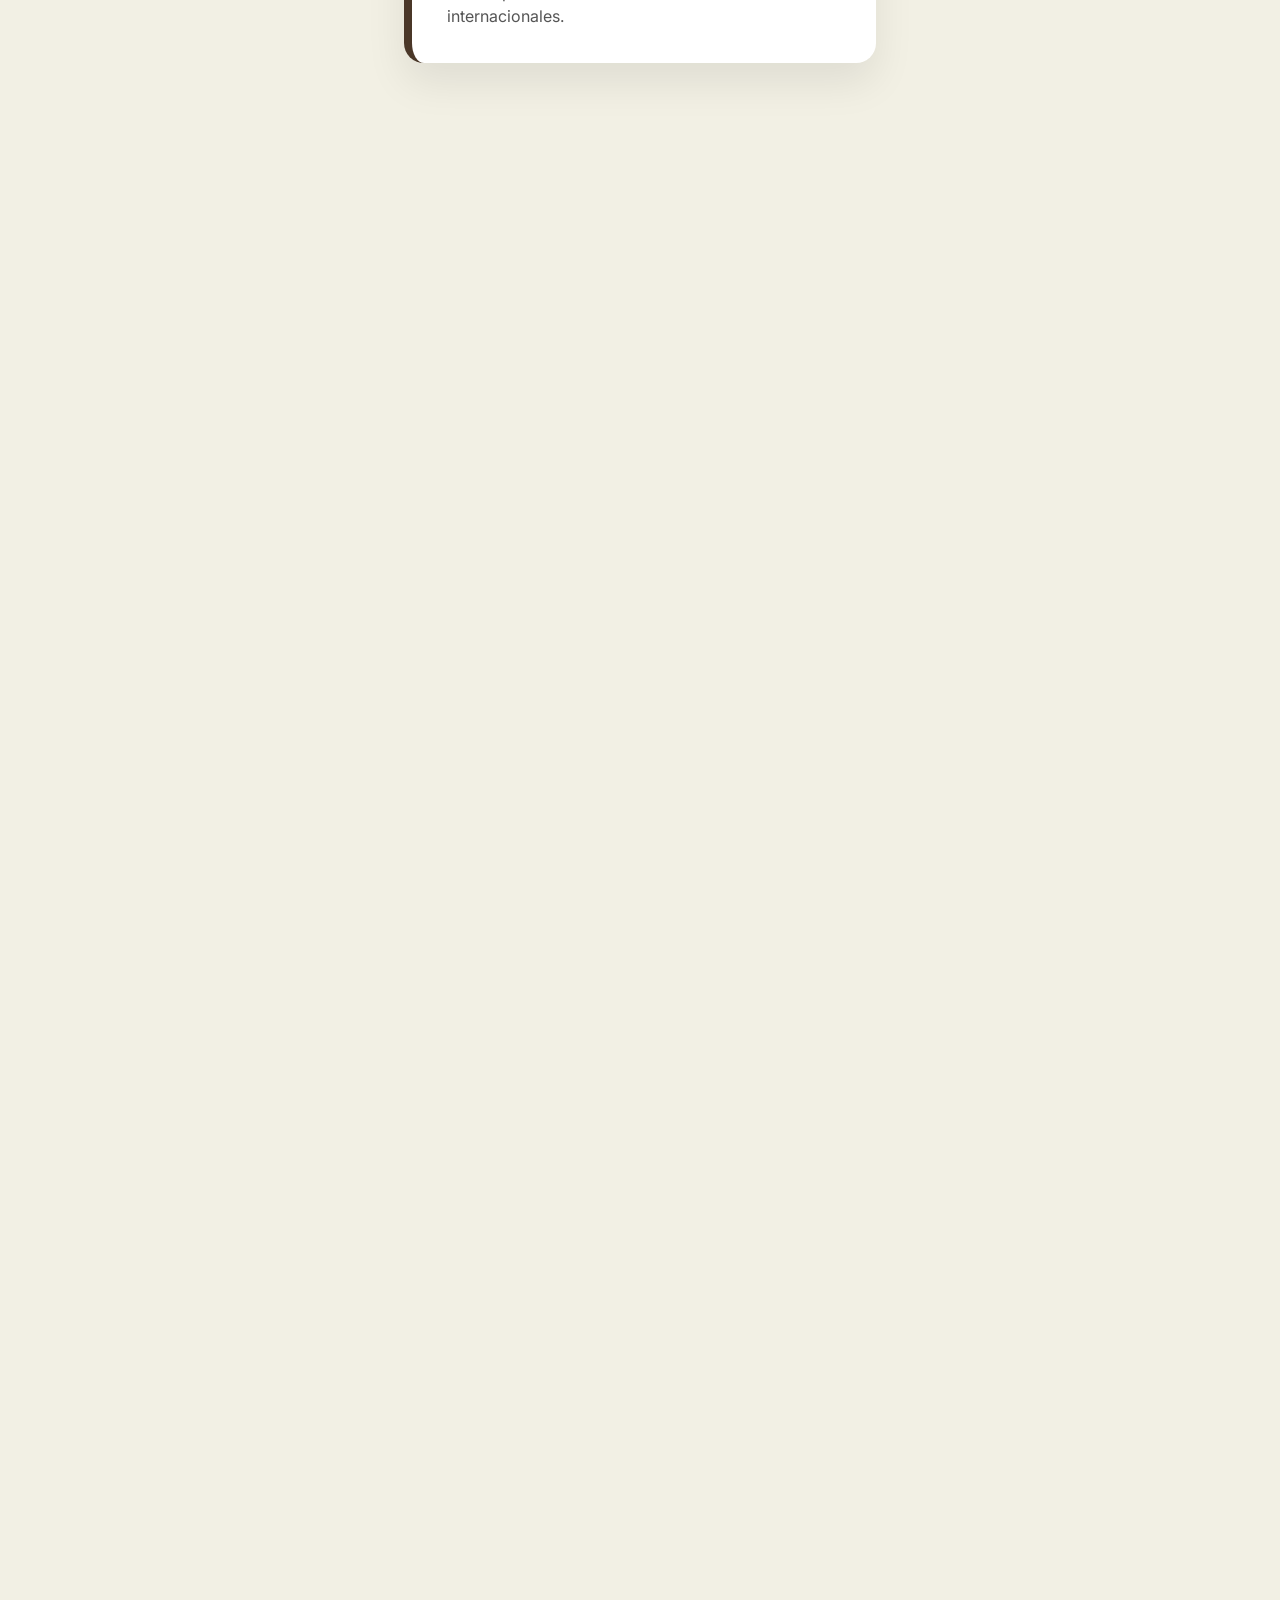
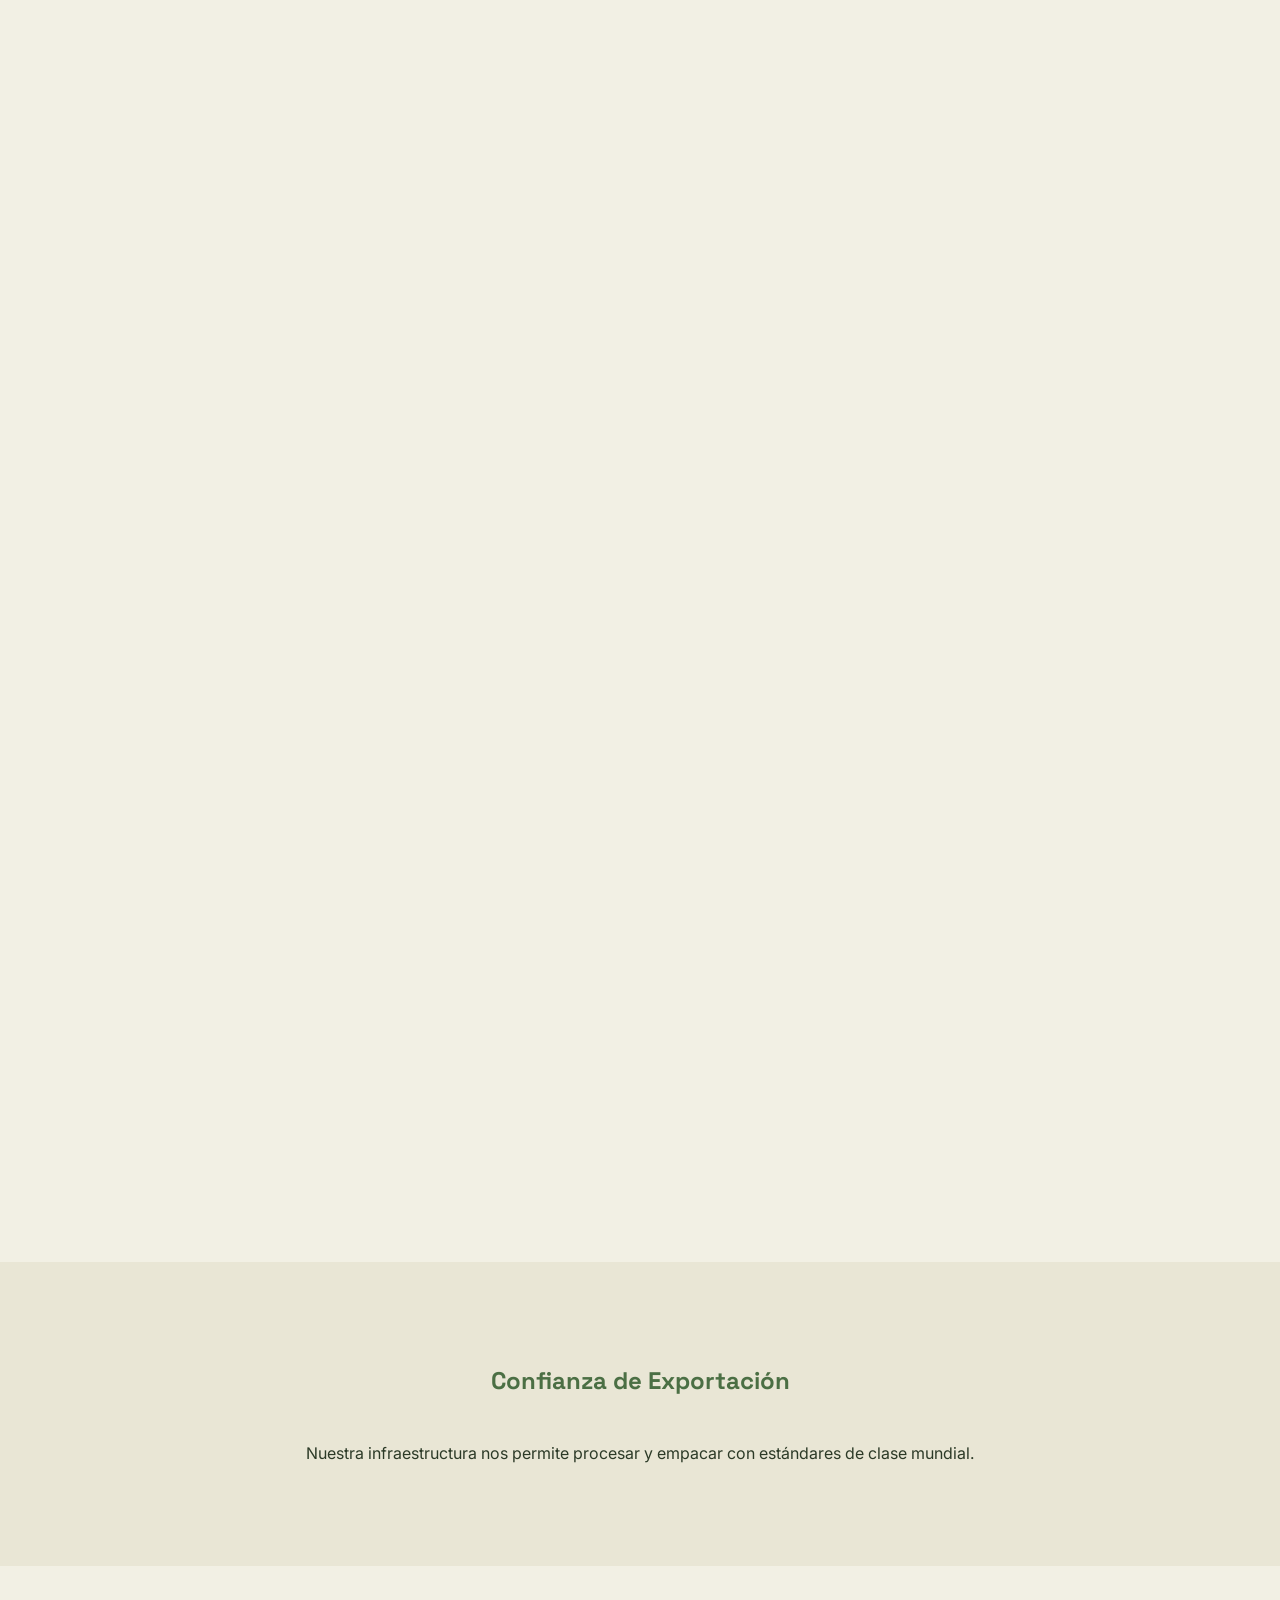
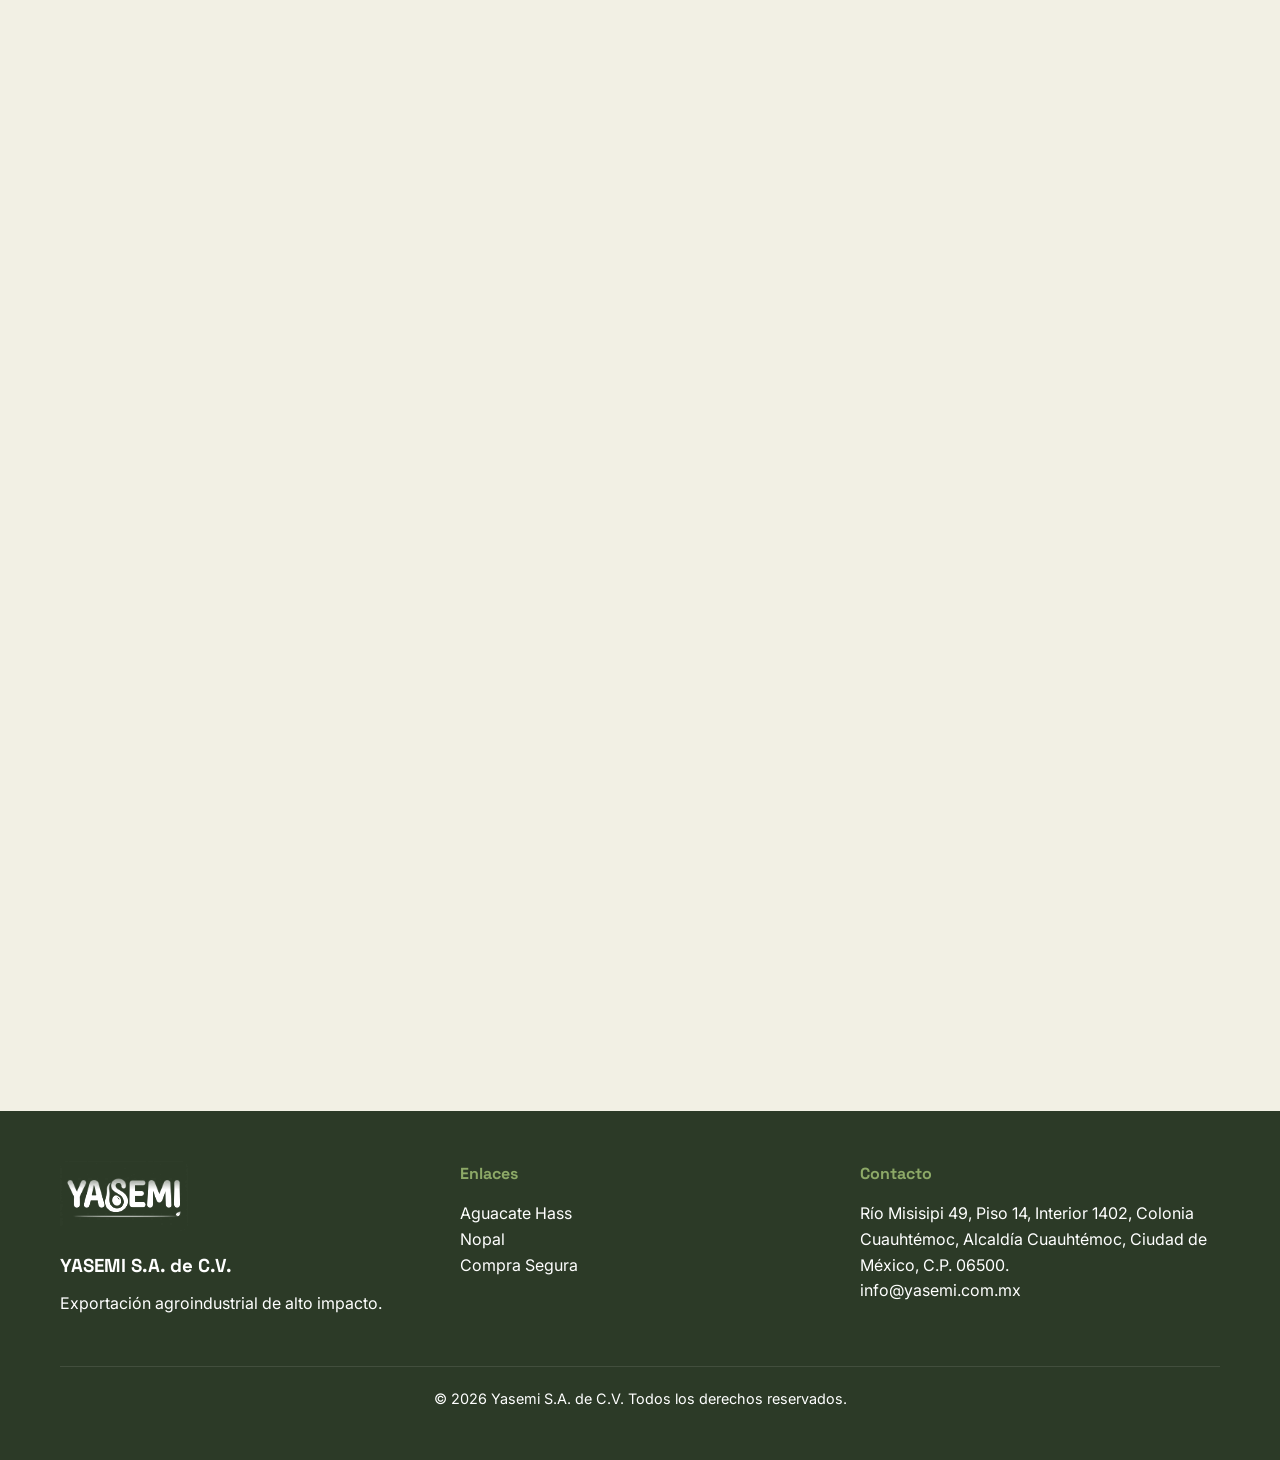
==== commit 39889cae: "UI: Fix footer logo display (removed CSS filters causing a white box, added height constraint and ro" ====
--- a/index.html
+++ b/index.html
@@ -258,7 +258,7 @@
         <div class="container">
             <div style="display: grid; grid-template-columns: repeat(auto-fit, minmax(200px, 1fr)); gap: 40px;">
                 <div>
-                    <img src="iso-logo.jpeg" alt="Yasemi Logo">
+                    <img src="iso-logo.jpeg" alt="Yasemi Logo" style="height: 70px; border-radius: 8px; margin-bottom: 20px;">
                     <h3 style="color: white; margin-bottom: 10px;">YASEMI S.A. de C.V.</h3>
                     <p data-i18n="footer.tagline">Exportación agroindustrial de alto impacto.</p>
                 </div>
